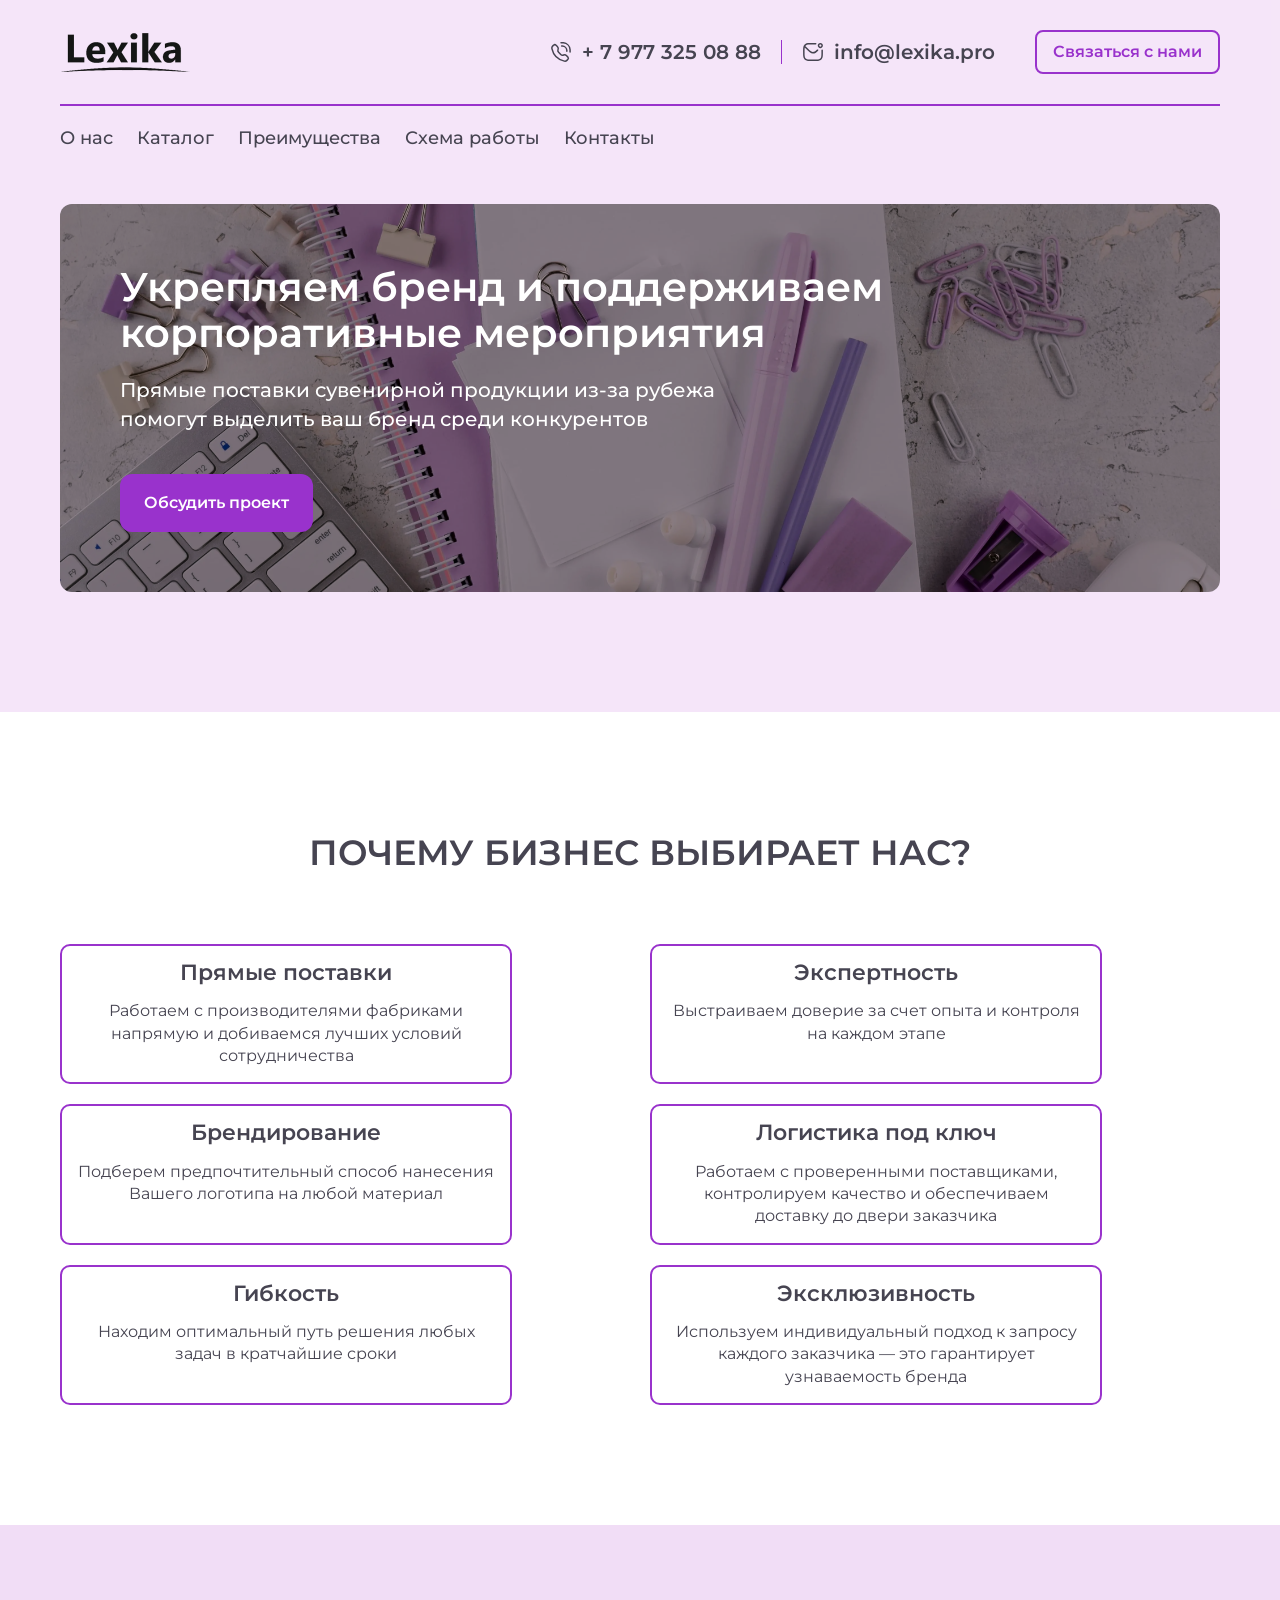
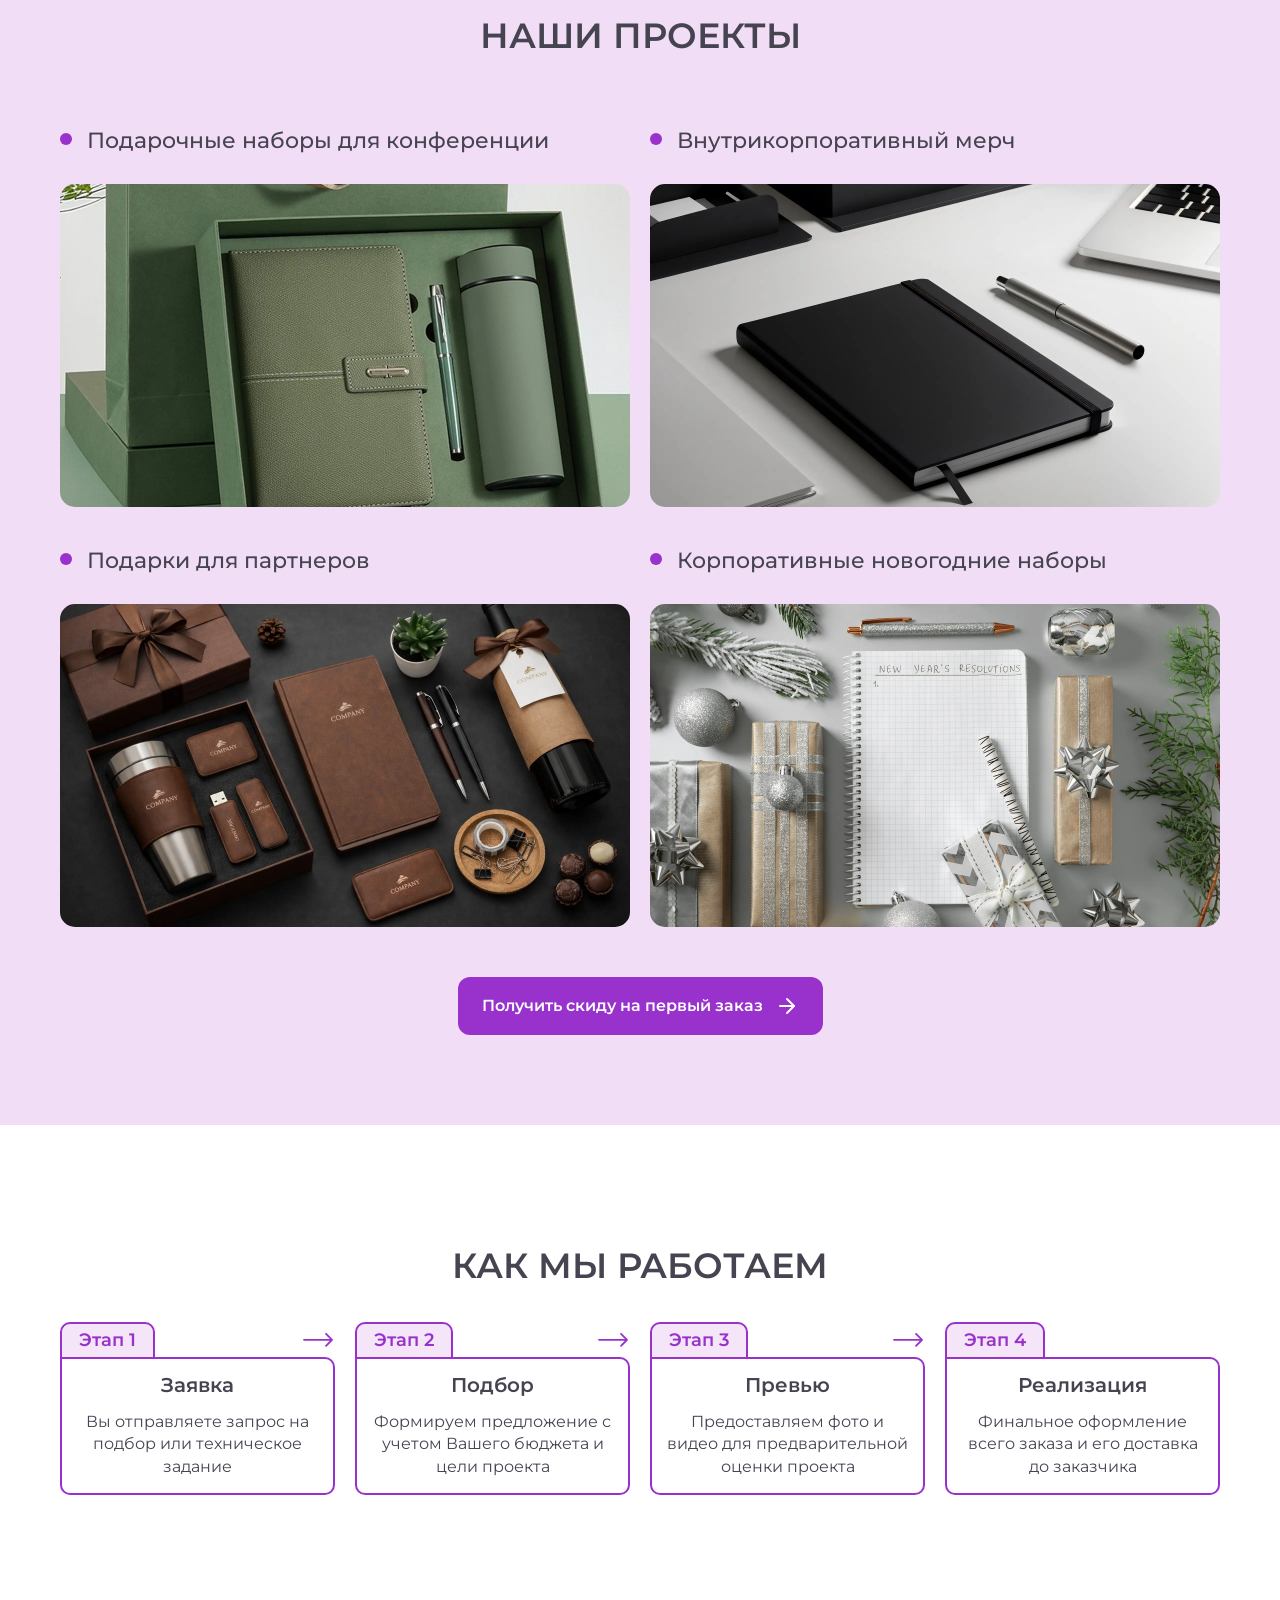
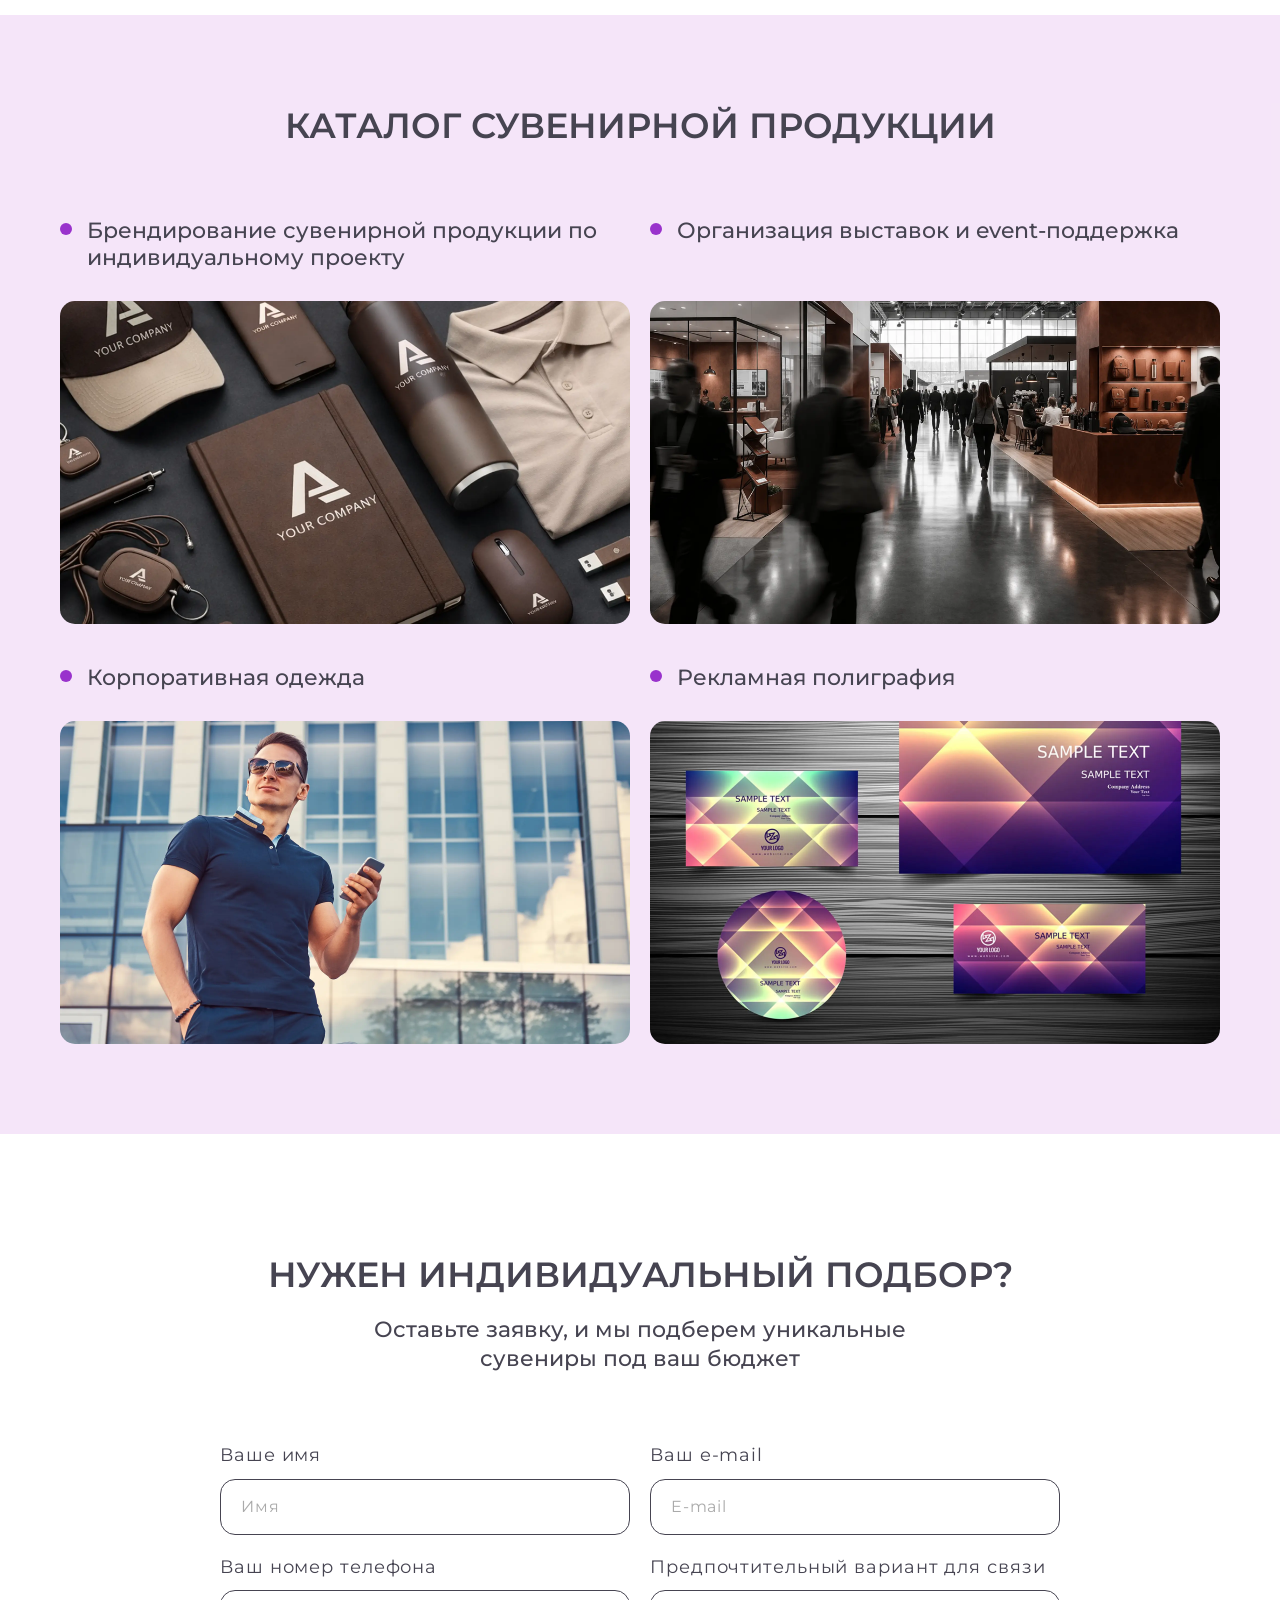
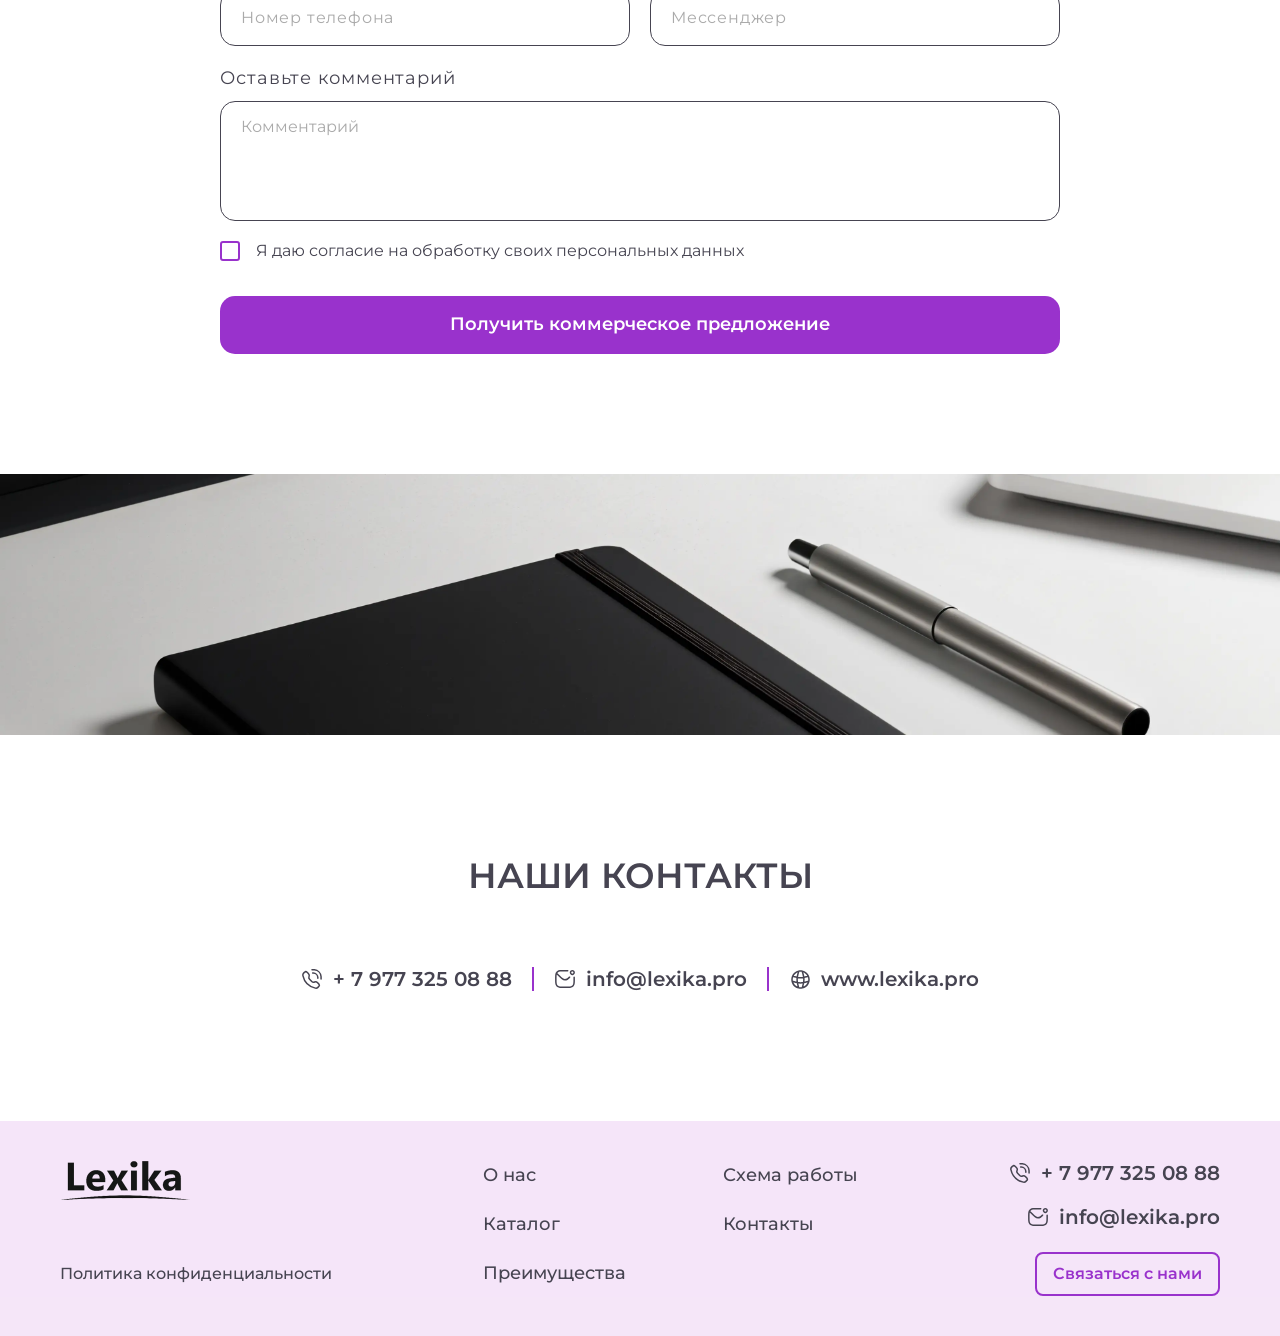
==== index.html @ 758612a6 "new-project" ====
<!--header.html-->
<!doctype html>
<html lang="en">
<head>
  <meta charset="UTF-8">
  <meta name="viewport"
        content="width=device-width, user-scalable=no, initial-scale=1.0, maximum-scale=1.0, minimum-scale=1.0">
  <meta http-equiv="X-UA-Compatible" content="ie=edge">
  <meta name="format-detection" content="telephone=no">
  <link rel="preconnect" href="https://fonts.googleapis.com">
  <link rel="preconnect" href="https://fonts.gstatic.com" crossorigin>
  <link href="https://fonts.googleapis.com/css2?family=Montserrat:ital,wght@0,100..900;1,100..900&display=swap" rel="stylesheet">
  <link rel="icon" type="image/png" href="./img/icons/favicon.ico" sizes="32x32">
  <link rel="apple-touch-icon" href="./img/icons/favicon.ico">
  <link rel="mask-icon" href="./img/icons/favicon.ico" color="#000000">
  <link
          rel="stylesheet"
          href="https://cdn.jsdelivr.net/npm/swiper@11/swiper-bundle.min.css"
  />
  <title></title>
<script defer src="js/bundle.js"></script><script defer src="js/libs.js"></script><script defer src="js/style.js"></script><link href="css/style.min.css" rel="stylesheet"></head>
<body>

<header class="header">
  <div class="container">
    <div class="header-top">
      <div class="logo">
        <img src="./img/logo.webp" alt="">
      </div>
      <div class="header-meta">
        <div class="contacts-wrapper">
          <a class="contact-phone" href="tel:7977320888">+ 7 977 325 08 88</a>
          <a class="contact-mail" href="mailto:info@lexika.pro">info@lexika.pro</a>
        </div>
        <a href="#" class="btn btn-bordered">Связаться с нами</a>
      </div>
      <button type="button" class="mobile-menu-button">
        <span class="line"></span>
        <span class="line"></span>
        <span class="line"></span>
      </button>
    </div>
    <div class="header-nav">
      <div class="logo mobile-logo">
        <img src="./img/logo.webp" alt="">
      </div>
      <button type="button" class="close-menu-button"></button>
      <ul class="main-menu">
        <li>
          <a href="#about-section">О нас</a>
        </li>
        <li>
          <a href="#catalog-section">Каталог</a>
        </li>
        <li>
          <a href="#advantages-section">Преимущества</a>
        </li>
        <li>
          <a href="#work-section">Схема работы</a>
        </li>
        <li>
          <a href="#contacts-section">Контакты</a>
        </li>
      </ul>
      <div class="mobile-meta">
        <div class="contacts-wrapper mobile-contacts">
          <a class="contact-phone" href="tel:7977320888">+ 7 977 325 08 88</a>
          <a class="contact-mail" href="mailto:info@lexika.pro">info@lexika.pro</a>
        </div>
        <a href="#" class="btn btn-bordered">Связаться с нами</a>
      </div>
    </div>
  </div>
</header>

<main>





<section class="main-banner" id="about-section">
  <div class="container">
    <div class="banner-content" style="background-image: url(./img/main-banner-image.webp)">
      <h1>Укрепляем бренд и поддерживаем корпоративные мероприятия</h1>
      <div class="description">
        <p>Прямые поставки сувенирной продукции из-за рубежа помогут выделить ваш бренд среди конкурентов</p>
      </div>
      <a href="#" class="btn btn-purple">Обсудить проект</a>
    </div>
  </div>
</section>

<section class="advantages-section" id="advantages-section">
  <div class="container">
    <h2>Почему бизнес выбирает нас?</h2>
    <div class="row row-large-pc">
      <div class="col-lg-5 col-md-6 col-m-12">
        <div class="advantage-card">
          <div class="card-title">Прямые поставки</div>
          <div class="card-description">
            <p>Работаем с производителями фабриками напрямую и добиваемся лучших условий сотрудничества</p>
          </div>
        </div>
        <div class="advantage-card">
          <div class="card-title">Экспертность</div>
          <div class="card-description">
            <p>Выстраиваем доверие за счет опыта и контроля на каждом этапе</p>
          </div>
        </div>
        <div class="advantage-card">
          <div class="card-title">Брендирование</div>
          <div class="card-description">
            <p>Подберем предпочтительный способ нанесения Вашего логотипа на любой материал</p>
          </div>
        </div>
      </div>
      <div class="col-lg-2 col-md-12 col-m-12">

      </div>
      <div class="col-lg-5 col-md-6 col-md-12">
        <div class="advantage-card">
          <div class="card-title">Логистика под ключ</div>
          <div class="card-description">
            <p>Работаем с проверенными поставщиками, контролируем качество и обеспечиваем доставку до двери
              заказчика</p>
          </div>
        </div>
        <div class="advantage-card">
          <div class="card-title">Гибкость</div>
          <div class="card-description">
            <p>Находим оптимальный путь решения любых задач в кратчайшие сроки</p>
          </div>
        </div>
        <div class="advantage-card">
          <div class="card-title">Эксклюзивность</div>
          <div class="card-description">
            <p>Используем индивидуальный подход к запросу каждого заказчика — это гарантирует узнаваемость бренда</p>
          </div>
        </div>
      </div>
    </div>
    <div class="small-pc-screens">
      <div class="advantage-card">
        <div class="card-title">Прямые поставки</div>
        <div class="card-description">
          <p>Работаем с производителями фабриками напрямую и добиваемся лучших условий сотрудничества</p>
        </div>
      </div>
      <div class="advantage-card">
        <div class="card-title">Экспертность</div>
        <div class="card-description">
          <p>Выстраиваем доверие за счет опыта и контроля на каждом этапе</p>
        </div>
      </div>
      <div class="advantage-card">
        <div class="card-title">Брендирование</div>
        <div class="card-description">
          <p>Подберем предпочтительный способ нанесения Вашего логотипа на любой материал</p>
        </div>
      </div>
      <div class="advantage-card">
        <div class="card-title">Логистика под ключ</div>
        <div class="card-description">
          <p>Работаем с проверенными поставщиками, контролируем качество и обеспечиваем доставку до двери
            заказчика</p>
        </div>
      </div>
      <div class="advantage-card">
        <div class="card-title">Гибкость</div>
        <div class="card-description">
          <p>Находим оптимальный путь решения любых задач в кратчайшие сроки</p>
        </div>
      </div>
      <div class="advantage-card">
        <div class="card-title">Эксклюзивность</div>
        <div class="card-description">
          <p>Используем индивидуальный подход к запросу каждого заказчика — это гарантирует узнаваемость бренда</p>
        </div>
      </div>
    </div>
  </div>
</section>

<section class="project-section">
  <div class="container">
    <h2>Наши проекты</h2>
    <div class="grid-wrapper">
      <div class="grid-item">
        <div class="grid-title">Подарочные наборы <br class="br-mobile"> для конференции</div>
        <div class="grid-image">
          <img src="./img/project-img1.webp" alt="">
        </div>
      </div>
      <div class="grid-item">
        <div class="grid-title">Внутрикорпоративный мерч</div>
        <div class="grid-image">
          <img src="./img/project-img2.webp" alt="">
        </div>
      </div>
      <div class="grid-item">
        <div class="grid-title">Подарки для партнеров</div>
        <div class="grid-image">
          <img src="./img/project-img3.webp" alt="">
        </div>
      </div>
      <div class="grid-item">
        <div class="grid-title">Корпоративные новогодние наборы</div>
        <div class="grid-image">
          <img src="./img/project-img4.webp" alt="">
        </div>
      </div>
    </div>
    <div class="button-wrapper">
      <a href="#" class="btn btn-purple btn-arrow">Получить скиду на первый заказ</a>
    </div>
  </div>
</section>

<section class="work-section" id="work-section">
  <div class="container">
    <h2>КАК МЫ РАБОТАЕМ</h2>
    <div class="step-cards-wrapper">
      <div class="step-card">
        <div class="card-step-num">Этап</div>
        <div class="card-title">Заявка</div>
        <div class="card-description">
          <p>Вы отправляете запрос на подбор или техническое задание</p>
        </div>
      </div>
      <div class="step-card">
        <div class="card-step-num">Этап</div>
        <div class="card-title">Подбор</div>
        <div class="card-description">
          <p>Формируем предложение с учетом Вашего бюджета и цели проекта</p>
        </div>
      </div>
      <div class="step-card">
        <div class="card-step-num">Этап</div>
        <div class="card-title">Превью</div>
        <div class="card-description">
          <p>Предоставляем фото и видео для предварительной оценки проекта</p>
        </div>
      </div>
      <div class="step-card">
        <div class="card-step-num">Этап</div>
        <div class="card-title">Реализация</div>
        <div class="card-description">
          <p>Финальное оформление всего <br class="br-mobile"> заказа и его доставка до заказчика</p>
        </div>
      </div>
    </div>
  </div>
</section>

<section class="catalog-section" id="catalog-section">
  <div class="container">
    <h2>КАТАЛОГ СУВЕНИРНОЙ ПРОДУКЦИИ</h2>
    <div class="grid-wrapper">
      <div class="grid-item">
        <div class="grid-title">Брендирование сувенирной продукции по индивидуальному проекту</div>
        <div class="grid-image">
          <img src="./img/catalog-item-img1.webp" alt="">
        </div>
      </div>
      <div class="grid-item">
        <div class="grid-title">Организация выставок и event-поддержка</div>
        <div class="grid-image">
          <img src="./img/catalog-item-img2.webp" alt="">
        </div>
      </div>
      <div class="grid-item">
        <div class="grid-title">Корпоративная одежда</div>
        <div class="grid-image">
          <img src="./img/catalog-item-img3.webp" alt="">
        </div>
      </div>
      <div class="grid-item">
        <div class="grid-title">Рекламная полиграфия</div>
        <div class="grid-image">
          <img src="./img/catalog-item-img4.webp" alt="">
        </div>
      </div>
    </div>
  </div>
</section>

<section class="callback-section">
  <div class="container">
    <h2>Нужен индивидуальный подбор?</h2>
    <div class="description">
      <p>Оставьте заявку, и мы подберем уникальные сувениры под ваш бюджет</p>
    </div>
    <div class="form-wrapper">
      <div class="wpcf7 js" id="wpcf7-f35-o1" lang="ru-RU" dir="ltr" data-wpcf7-id="35">
        <div class="screen-reader-response"><p role="status" aria-live="polite" aria-atomic="true"></p> <ul></ul></div>
        <form action="/dev/#wpcf7-f35-o1" method="post" class="wpcf7-form init" aria-label="Контактная форма" novalidate="novalidate" data-status="init">
          <fieldset class="hidden-fields-container"><input type="hidden" name="_wpcf7" value="35"><input type="hidden" name="_wpcf7_version" value="6.1.2"><input type="hidden" name="_wpcf7_locale" value="ru_RU"><input type="hidden" name="_wpcf7_unit_tag" value="wpcf7-f35-o1"><input type="hidden" name="_wpcf7_container_post" value="0"><input type="hidden" name="_wpcf7_posted_data_hash" value="">
          </fieldset>
          <p><label> Ваше имя<br>
            <span class="wpcf7-form-control-wrap" data-name="text-848"><input size="40" maxlength="400" class="wpcf7-form-control wpcf7-text" autocomplete="name" aria-invalid="false" placeholder="Имя" value="" type="text" name="text-848"></span><br>
          </label><br>
            <label> Ваш e-mail<br>
              <span class="wpcf7-form-control-wrap" data-name="email-804"><input size="40" maxlength="400" class="wpcf7-form-control wpcf7-email wpcf7-text wpcf7-validates-as-email" aria-invalid="false" placeholder="E-mail" value="" type="email" name="email-804"></span><br>
            </label><br>
            <label> Ваш номер телефона<br>
              <span class="wpcf7-form-control-wrap" data-name="tel-583"><input size="40" maxlength="400" class="wpcf7-form-control wpcf7-tel wpcf7-text wpcf7-validates-as-tel" aria-invalid="false" placeholder="Номер телефона" value="" type="tel" name="tel-583"></span><br>
            </label><br>
            <label>Предпочтительный вариант для связи<br>
              <span class="wpcf7-form-control-wrap" data-name="text-793"><input size="40" maxlength="400" class="wpcf7-form-control wpcf7-text" aria-invalid="false" placeholder="Мессенджер" value="" type="text" name="text-793"></span><br>
            </label><br>
            <label> Оставьте комментарий<br>
              <span class="wpcf7-form-control-wrap" data-name="textarea-721"><textarea cols="40" rows="10" maxlength="2000" class="wpcf7-form-control wpcf7-textarea" aria-invalid="false" placeholder="Комментарий" name="textarea-721"></textarea></span><br>
            </label><br>
            <span class="wpcf7-form-control-wrap" data-name="acceptance-46"><span class="wpcf7-form-control wpcf7-acceptance"><span class="wpcf7-list-item"><label><input type="checkbox" name="acceptance-46" value="1" aria-invalid="false"><span class="wpcf7-list-item-label">Я даю согласие на обработку своих персональных данных</span></label></span></span></span><br>
            <input class="wpcf7-form-control wpcf7-submit has-spinner" type="submit" value="Получить коммерческое предложение" disabled=""><span class="wpcf7-spinner"></span>
          </p><div class="wpcf7-response-output" aria-hidden="true"></div>
        </form>
      </div>
    </div>
  </div>
</section>

<section class="image-full-section">
  <div class="image-wrapper image-wrapper-pc">
    <img src="./img/contacts-image.webp" alt="">
  </div>
  <div class="image-wrapper image-wrapper-mobile">
    <img src="./img/contacts-image-mobile.webp" alt="">
  </div>
</section>

<section class="contacts-section" id="contacts-section">
  <div class="container">
    <h2>Наши контакты</h2>
    <div class="contacts-wrapper">
      <a class="contact-phone" href="tel:7977320888">+ 7 977 325 08 88</a>
      <a class="contact-mail" href="mailto:info@lexika.pro">info@lexika.pro</a>
      <a class="contact-link" target="_blank" href="www.lexika.pro">www.lexika.pro</a>
    </div>
  </div>
</section>

<!--footer.html-->
</main>

<footer class="footer">
    <div class="container">
      <div class="footer-row">
        <div class="footer-column">
          <div class="logo">
            <img src="./img/logo.webp" alt="">
          </div>
          <div class="footer-policy footer-policy-pc">
            <a href="#">Политика конфиденциальности</a>
          </div>
        </div>
        <div class="footer-column">
          <nav class="footer-nav">
            <ul class="footer-menu">
              <li>
                <a href="#about-section">О нас</a>
              </li>
              <li>
                <a href="#work-section">Схема работы</a>
              </li>
              <li>
                <a href="#catalog-section">Каталог</a>
              </li>
              <li>
                <a href="#contacts-section">Контакты</a>
              </li>
              <li>
                <a href="#advantages-section">Преимущества</a>
              </li>
            </ul>
          </nav>
        </div>
        <div class="footer-column">
          <div class="contacts-wrapper">
            <a class="contact-phone" href="tel:7977320888">+ 7 977 325 08 88</a>
            <a class="contact-mail" href="mailto:info@lexika.pro">info@lexika.pro</a>
          </div>
          <a href="#" class="btn btn-bordered">Связаться с нами</a>
        </div>
      </div>
      <div class="footer-policy footer-policy-small-screens">
        <a href="page.html">Политика конфиденциальности</a>
      </div>
    </div>
</footer>

<script src="https://cdn.jsdelivr.net/npm/swiper@11/swiper-bundle.min.js"></script>
</body>
</html>
---- css/style.min.css ----
*{box-sizing:border-box}body,h1,h2,h3,h4,p,figure,blockquote,dl,dd{margin:0}ul[role=list],ol[role=list]{list-style:none}html:focus-within{scroll-behavior:smooth}body{min-height:100vh;text-rendering:optimizeSpeed;line-height:1.5}a:not([class]){-webkit-text-decoration-skip:ink;text-decoration-skip-ink:auto}img,picture{max-width:100%;display:block}input,button,textarea,select{font:inherit;box-shadow:none;outline:none}@media(prefers-reduced-motion: reduce){html:focus-within{scroll-behavior:auto}*,*::before,*::after{animation-duration:.01ms !important;animation-iteration-count:1 !important;transition-duration:.01ms !important;scroll-behavior:auto !important}}*{font-family:"Montserrat";color:#464451}a{transition:.3s;text-decoration:none}p{font-weight:400;font-size:18px;line-height:140%;letter-spacing:0;margin-bottom:16px}p:last-child{margin-bottom:0}h1,.h1{font-weight:600;font-size:40px;line-height:115%;letter-spacing:0;margin-bottom:20px}h2,.h2{font-weight:600;font-size:35px;line-height:120%;letter-spacing:0;text-transform:uppercase;margin-bottom:70px;text-align:center;width:100%}h3,.h3{font-weight:600;font-size:25px;line-height:120%;letter-spacing:0;text-transform:uppercase;margin-bottom:20px;text-align:center;width:100%}ul,ol{width:100%;padding-left:20px}.button-wrapper{width:100%;display:flex;justify-content:center;margin-top:50px}.br-mobile{display:none}@media(max-width: 1400px){p{font-size:16px}}@media(max-width: 1024px){h1,.h1{font-size:30px;line-height:110%;margin-bottom:15px}h2,.h2{font-size:25px;margin-bottom:40px;line-height:130%}h3,.h3{font-weight:600;font-size:20px;line-height:120%;letter-spacing:0;text-transform:uppercase;margin-bottom:20px;text-align:center;width:100%}}@media(max-width: 600px){.br-mobile{display:block}.button-wrapper{margin-top:40px}}.sr-only{position:absolute;width:1px;height:1px;padding:0;margin:-1px;overflow:hidden;clip:rect(0, 0, 0, 0);white-space:nowrap;border:0}body::-webkit-scrollbar{width:6px;background-color:#464451}body::-webkit-scrollbar-thumb{border-radius:20px;background-color:#9932cc}body.admin-bar header{top:20px}main{min-height:70vh}.animate-block{opacity:0;width:100%;transform:translateY(-50px);transition:opacity 1s ease,transform 1s ease}.animate-block.animated{opacity:1;transform:translateY(0)}.logo{display:flex;width:-moz-fit-content;width:fit-content}.logo img{max-width:130px;width:100%;-o-object-fit:contain;object-fit:contain}.contacts-wrapper{display:flex;align-items:center;margin-right:40px}.contacts-wrapper a{font-weight:600;font-size:20px;line-height:24px;letter-spacing:0;display:flex;align-items:center}.contacts-wrapper a:before{content:"";width:22px;height:22px;background-repeat:no-repeat;background-position:center;background-size:contain;margin-right:10px;transition:.3s}.contacts-wrapper a:hover{color:#9932cc}.contacts-wrapper a+a{margin-left:20px;padding-left:20px;border-left:1px solid #9932cc}.contacts-wrapper a.contact-phone:before{background-image:url(../img/icons/header-phone-ico.svg)}.contacts-wrapper a.contact-phone:hover:before{background-image:url(../img/icons/header-phone-ico-hover.svg)}.contacts-wrapper a.contact-mail:before{background-image:url(../img/icons/header-mail-ico.svg)}.contacts-wrapper a.contact-mail:hover:before{background-image:url(../img/icons/header-mail-ico-hover.svg)}.contacts-wrapper a.contact-link:before{background-image:url(../img/icons/contact-link-ico.svg)}.contacts-wrapper a.contact-link:hover:before{background-image:url(../img/icons/contact-link-ico-hover.svg)}.grid-wrapper{display:grid;grid-template-columns:repeat(2, 1fr);grid-gap:40px 20px;width:100%}.grid-wrapper .grid-item{display:flex;flex-direction:column;justify-content:space-between}.grid-wrapper .grid-item .grid-title{font-weight:500;font-size:22px;line-height:normal;letter-spacing:0;margin-bottom:30px;display:flex;width:100%;align-items:flex-start}.grid-wrapper .grid-item .grid-title:before{position:relative;top:6px}.grid-wrapper .grid-item .grid-title:before{content:"";width:12px;height:12px;border-radius:50%;margin-right:15px;background-color:#9932cc;flex:none}.grid-wrapper .grid-item .grid-image img{height:323px;width:100%;-o-object-fit:cover;object-fit:cover;border-radius:15px}@media(max-width: 1024px){.grid-wrapper{grid-template-columns:1fr}.grid-wrapper .grid-item .grid-title{font-size:20px}}@media(max-width: 600px){.logo img{max-width:100px}.contacts-wrapper a{font-size:18px;line-height:110%}.grid-wrapper{grid-gap:30px}.grid-wrapper .grid-item .grid-title{font-size:18px;line-height:130%;margin-bottom:20px}.grid-wrapper .grid-item .grid-title:before{margin-right:8px}.grid-wrapper .grid-item .grid-image img{height:250px}}.container{margin:0 auto;display:flex;flex-wrap:wrap;max-width:1440px;width:100%;padding:0 120px}.container-fluid{max-width:100%;width:100%}.d-flex{display:flex;flex-wrap:wrap}.justify-between{justify-content:space-between}.justify-end{justify-content:flex-end}.flex-column{flex-direction:column}.row{display:flex;margin:0 -10px;width:calc(100% + 20px);flex-wrap:wrap}[class*=col-]{padding:0 10px}.col-lg-1{width:8.33333333%}.col-lg-2{width:16.66666667%}.col-lg-3{width:25%}.col-lg-4{width:33.33333333%}.col-lg-5{width:41.66666667%}.col-lg-6{width:50%}.col-lg-7{width:58.33333333%}.col-lg-8{width:66.66666667%}.col-lg-9{width:75%}.col-lg-10{width:83.33333333%}.col-lg-11{width:91.66666667%}.col-lg-12{width:100%}@media(max-width: 1400px){.container{padding:0 60px}}@media(max-width: 1024px){.row{margin:0 -12px;width:calc(100% + 24px)}[class*=col-]{padding:0 12px}.col-md-1{width:8.33333333%}.col-md-2{width:16.66666667%}.col-md-3{width:25%}.col-md-4{width:33.33333333%}.col-md-5{width:41.66666667%}.col-md-6{width:50%}.col-md-7{width:58.33333333%}.col-md-8{width:66.66666667%}.col-md-9{width:75%}.col-md-10{width:83.33333333%}.col-md-11{width:91.66666667%}.col-md-12{width:100%}.container{padding:0 20px}}@media(max-width: 600px){.col-m-1{width:8.33333333%}.col-m-2{width:16.66666667%}.col-m-3{width:25%}.col-m-4{width:33.33333333%}.col-m-5{width:41.66666667%}.col-m-6{width:50%}.col-m-7{width:58.33333333%}.col-m-8{width:66.66666667%}.col-m-9{width:75%}.col-m-10{width:83.33333333%}.col-m-11{width:91.66666667%}.col-m-12{width:100%}.container{padding:0 16px}}.btn{display:flex;justify-content:center;align-items:center;font-weight:600;font-size:16px;line-height:100%;letter-spacing:0;text-align:center;padding:0 16px;height:44px;width:-moz-fit-content;width:fit-content;max-width:100%;transition:.3s;cursor:pointer}.btn-purple{background-color:#9932cc;color:#fff;height:58px;border-radius:12px;padding:0 24px}.btn-purple:hover{background-color:#b56dd9}.btn-purple:focus{background-color:#c288df}.btn-bordered{background-color:rgba(0,0,0,0);color:#9932cc;border:2px solid #9932cc;border-radius:8px}.btn-bordered:hover{border-color:rgba(153,50,204,.6980392157);color:rgba(153,50,204,.6980392157)}.btn-bordered:focus{border-color:rgba(181,109,217,.8);color:rgba(181,109,217,.8)}.btn-arrow:after{content:"";width:24px;height:24px;background-repeat:no-repeat;background-position:center;background-size:contain;margin-left:12px;background-image:url(../img/icons/button-arrow-ico.svg);transition:.3s}.btn-arrow:hover:after{background-image:url(../img/icons/button-arrow-ico-hover.svg);transform:rotate(45deg)}@media(max-width: 600px){.btn{max-width:100%;width:100%;line-height:120%}.btn-purple{padding:0 16px}.btn-arrow:after{display:none}}.footer-menu{list-style:none;padding:2px 0 0;margin:0;width:100%;display:grid;grid-template-columns:repeat(2, 1fr);grid-gap:24px 80px;max-width:400px}.footer-menu li a{position:relative;font-weight:500;font-size:18px;line-height:24px;letter-spacing:0}.footer-menu li a:after{content:"";width:100%;position:absolute;top:calc(100% + 3px);left:0;background-color:#9932cc;height:2px;opacity:0;transition:.3s}.footer-menu li a:hover{color:#4a4d55}.footer-menu li a:focus{color:#9932cc}.footer-menu li a:focus:after{opacity:1}@media(max-width: 1024px){.footer-menu{grid-gap:20px}}@media(max-width: 600px){.footer-menu{grid-gap:14px 60px;margin-bottom:20px;padding-bottom:30px;border-bottom:2px solid #9932cc}.footer-menu li a{font-size:16px;line-height:130%}}.main-menu{padding:0;display:flex;list-style:none;margin:0;align-items:center}.main-menu li+li{margin-left:24px}.main-menu li a{position:relative;font-weight:500;font-size:18px;line-height:24px;letter-spacing:0}.main-menu li a:after{content:"";width:100%;position:absolute;top:calc(100% + 3px);left:0;background-color:#9932cc;height:2px;opacity:0;transition:.3s}.main-menu li a:hover{color:#4a4d55}.main-menu li a:focus{color:#9932cc}.main-menu li a:focus:after{opacity:1}@media(max-width: 1024px){.main-menu{margin-top:40px;flex-direction:column;align-items:flex-start;margin-bottom:20px;padding-bottom:20px;border-bottom:2px solid #9932cc}.main-menu li{display:flex}.main-menu li+li{margin-left:0;margin-top:15px}}@media(max-width: 600px){.main-menu li+li{margin-top:18px}}form{width:100%;max-width:100%}form br{display:none}form>p{margin:0}form .hidden-fields-container{display:none}form .screen-reader-response{display:none}form .wpcf7-response-output{display:none}form .wpcf7-spinner{display:none}form .wpcf7-not-valid-tip{display:none}form input.wpcf7-not-valid{border:1px solid red !important}form .wpcf7-form-control-wrap{display:flex;width:100%;margin:10px 0 20px}form textarea{resize:none;font-weight:400;font-size:16px;line-height:140%;letter-spacing:0;height:120px;padding:14px 20px;border-radius:15px;width:100%;max-width:100%;border:1px solid #464451}form textarea::-moz-placeholder{color:rgba(85,85,85,.5019607843);font-weight:inherit;letter-spacing:inherit;line-height:inherit;font-family:inherit;font-size:inherit}form textarea::placeholder{color:rgba(85,85,85,.5019607843);font-weight:inherit;letter-spacing:inherit;line-height:inherit;font-family:inherit;font-size:inherit}form input{border:1px solid #464451;border-radius:15px;padding:0 20px;max-width:100%;height:56px;width:100%;font-weight:400;font-size:16px;line-height:140%;letter-spacing:.05em}form input::-moz-placeholder{color:rgba(85,85,85,.5019607843);font-weight:inherit;letter-spacing:inherit;line-height:inherit;font-family:inherit;font-size:inherit}form input::placeholder{color:rgba(85,85,85,.5019607843);font-weight:inherit;letter-spacing:inherit;line-height:inherit;font-family:inherit;font-size:inherit}form label{display:block;width:100%;font-weight:400;font-size:18px;line-height:140%;letter-spacing:.05em}form input[type=submit]{height:58px;transition:.3s;cursor:pointer;padding:0 20px;background-color:#9932cc;color:#fff;font-weight:600;font-size:18px;line-height:120%;letter-spacing:0;margin-top:15px;border:none}form input[type=submit]:hover{background-color:#b56dd9}form input[type=submit]:focus{background-color:#c288df}.wpcf7-acceptance input[type=checkbox]{position:absolute;opacity:0;width:0;height:0;margin:0;padding:0}.wpcf7-list-item-label{display:flex;align-items:center;width:100%;position:relative;cursor:pointer}.wpcf7-acceptance .wpcf7-list-item{display:flex;align-items:center;cursor:pointer;padding-left:16px}.wpcf7-acceptance .wpcf7-list-item label{font-weight:400;font-size:16px;line-height:120%;letter-spacing:0}.wpcf7-acceptance .wpcf7-list-item-label::before{content:"";display:inline-block;flex:none;width:16px;height:16px;border:2px solid #9932cc;border-radius:3px;background-color:rgba(0,0,0,0);transition:.3s;position:relative;left:-16px}.wpcf7-acceptance input[type=checkbox]:checked+.wpcf7-list-item-label::before{background-color:#9932cc}.wpcf7-acceptance input[type=checkbox]:checked+.wpcf7-list-item-label::after{content:"";position:absolute;left:-16px;width:20px;height:20px;background-repeat:no-repeat;background-position:center;background-size:12px;background-image:url(../img/icons/checkbox-checked.svg);z-index:1}.wpcf7 .screen-reader-response{display:none}@media(max-width: 600px){form label{font-size:16px;letter-spacing:0}form input{letter-spacing:0;font-size:14px;padding:0 15px}form textarea{padding:14px 20px}form input[type=submit]{white-space:wrap;margin-top:20px}.wpcf7-acceptance .wpcf7-list-item label{font-size:14px;letter-spacing:.05em}}.main-banner{padding:204px 0 120px;background-color:rgba(186,85,211,.1490196078)}.main-banner .banner-content{background-repeat:no-repeat;background-position:center;background-size:cover;padding:60px;border-radius:12px;background-blend-mode:multiply;background-color:rgba(72,54,66,.6)}.main-banner .banner-content h1{color:#fff}.main-banner .banner-content .description{width:100%;margin-bottom:40px}.main-banner .banner-content .description p{font-weight:500;font-size:20px;line-height:145%;letter-spacing:0;color:#fff;max-width:620px;width:100%}.advantages-section{padding:207px 0 170px;background-repeat:no-repeat;background-position:center;background-size:650px 650px;background-image:url(../img/advantages-back.svg)}.advantages-section .container{position:relative}.advantages-section h2{max-width:328px;position:absolute;left:calc(50% - 164px);top:calc(50% - 84px)}.advantages-section .small-pc-screens{display:none}.advantages-section .row .col-lg-5:nth-of-type(3){display:flex;flex-direction:column;align-items:flex-end}.advantages-section .row .col-lg-5 .advantage-card:nth-of-type(2){max-width:390px}.advantages-section .advantage-card{margin-bottom:76px;border-radius:10px;border:2px solid #9932cc;padding:15px;max-width:452px;width:100%;background-color:#fff}.advantages-section .advantage-card .card-title{width:100%;margin-bottom:15px;font-weight:600;font-size:22px;line-height:110%;letter-spacing:0;text-align:center}.advantages-section .advantage-card .card-description p{width:100%;text-align:center}.project-section{padding:90px 0;background-color:rgba(186,85,211,.2)}.work-section{padding:120px 0 100px}.work-section .step-cards-wrapper{counter-reset:step-counter;width:100%;display:grid;grid-template-columns:repeat(4, 1fr);grid-gap:20px}.work-section .step-card{padding:15px 13px;width:100%;border-radius:0 10px 10px 10px;border:2px solid #9932cc;position:relative;counter-increment:step-counter;height:calc(100% - 20px);margin-bottom:20px}.work-section .step-card:after{content:"";width:30px;height:30px;background-repeat:no-repeat;background-position:center;background-size:contain;background-image:url(../img/icons/step-arrow-ico.svg);position:absolute;right:0;top:-34px}.work-section .step-card .card-step-num{font-weight:600;font-size:18px;line-height:140%;letter-spacing:0;color:#9932cc;height:37px;padding:0 17px;width:-moz-fit-content;width:fit-content;border-radius:10px 10px 0 0;border:2px solid #9932cc;position:absolute;top:-37px;left:-2px;background-color:rgba(186,85,211,.1490196078);display:flex;align-items:center;justify-content:center}.work-section .step-card .card-step-num:after{content:counter(step-counter);margin-left:5px}.work-section .step-card .card-title{font-weight:600;font-size:22px;line-height:110%;letter-spacing:0;text-align:center;margin-bottom:15px;width:100%}.work-section .step-card .card-description{width:100%}.work-section .step-card .card-description p{text-align:center}.work-section .step-card:nth-of-type(1){width:285px}.work-section .step-card:nth-of-type(2){width:285px}.work-section .step-card:nth-of-type(3){width:302px}.work-section .step-card:nth-of-type(4){width:268px}.work-section .step-card:last-of-type:after{display:none}.catalog-section{padding:90px 0;background-color:rgba(186,85,211,.1490196078)}.callback-section{padding:120px 0}.callback-section h2{margin-bottom:20px}.callback-section .description{width:100%;margin-bottom:70px}.callback-section .description p{font-weight:500;font-size:22px;line-height:130%;text-align:center;max-width:568px;margin:0 auto;width:100%}.callback-section .form-wrapper{width:100%}.callback-section .form-wrapper form{max-width:840px;width:100%;margin:0 auto}.callback-section .form-wrapper form>p{display:flex;flex-wrap:wrap;width:100%;justify-content:space-between}.callback-section .form-wrapper form>p label{width:100%}.callback-section .form-wrapper form>p label:nth-of-type(1),.callback-section .form-wrapper form>p label:nth-of-type(2),.callback-section .form-wrapper form>p label:nth-of-type(3),.callback-section .form-wrapper form>p label:nth-of-type(4){max-width:calc(50% - 10px)}.callback-section .form-wrapper form>p label:nth-of-type(5) .wpcf7-form-control-wrap{margin-bottom:10px}.callback-section .form-wrapper form>p .wpcf7-acceptance .wpcf7-list-item label:nth-of-type(1){max-width:100%}.image-full-section{margin-bottom:120px}.image-full-section .image-wrapper{height:261px;width:100%}.image-full-section .image-wrapper img{height:inherit;width:100%;-o-object-fit:cover;object-fit:cover}.image-full-section .image-wrapper-mobile{display:none}.contacts-section{padding-bottom:130px}.contacts-section .contacts-wrapper{width:100%;margin-right:0;justify-content:center}.contacts-section .contacts-wrapper a+a{border-width:2px}@media(max-width: 1370px){.advantages-section{background:none}.advantages-section h2{position:static;text-align:center;max-width:initial;min-width:initial}.advantages-section .row .col-lg-2{width:100%;order:-1}.advantages-section .row .col-lg-5{width:50%}}@media(max-width: 1400px){.advantages-section{padding:120px 0}.advantages-section .row-large-pc{display:none}.advantages-section .small-pc-screens{display:grid;grid-template-columns:repeat(2, 1fr);grid-gap:20px;width:100%}.advantages-section .advantage-card{margin-bottom:0}.work-section .step-card .card-title{font-size:20px}.work-section .step-card:nth-of-type(1){width:100%}.work-section .step-card:nth-of-type(2){width:100%}.work-section .step-card:nth-of-type(3){width:100%}.work-section .step-card:nth-of-type(4){width:100%}}@media(max-width: 1024px){.main-banner{padding:120px 0 80px}.main-banner .banner-content{padding:30px}.main-banner .banner-content .description p{font-size:18px}.advantages-section .advantage-card{max-width:100%}.advantages-section .advantage-card .card-title{font-size:20px}.advantages-section .small-pc-screens{grid-template-columns:1fr}.work-section{padding:80px 0 60px}.work-section h2{margin-bottom:77px}.work-section .step-cards-wrapper{grid-template-columns:repeat(2, 1fr)}.work-section .step-card:after{display:none}.callback-section{padding:80px 0}.callback-section .description{margin-bottom:40px}.callback-section .description p{font-size:18px}.callback-section .form-wrapper form>p label:nth-of-type(1),.callback-section .form-wrapper form>p label:nth-of-type(2),.callback-section .form-wrapper form>p label:nth-of-type(3),.callback-section .form-wrapper form>p label:nth-of-type(4){max-width:100%}.image-full-section{margin-bottom:80px}.contacts-section{padding:0 0 80px}.contacts-section .contacts-wrapper{flex-direction:column}.contacts-section .contacts-wrapper a+a{margin-left:0;border-left:0;margin-top:20px;padding-left:0}}@media(max-width: 600px){.main-banner{padding:114px 0 70px}.main-banner .banner-content{padding:60px 16px}.main-banner .banner-content .description p{font-size:16px;line-height:130%}.advantages-section{padding:70px 0}.advantages-section .advantage-card{padding:10px}.advantages-section .advantage-card .card-title{font-size:18px;margin-bottom:8px;line-height:110%}.project-section{padding:70px 0}.work-section{padding:70px 0}.work-section .step-cards-wrapper{grid-template-columns:1fr;grid-gap:54px}.work-section .step-card{height:initial;margin-bottom:0;border-radius:0 0 10px 10px;padding:12px 10px}.work-section .step-card .card-step-num{height:34px;top:-34px;width:calc(100% + 4px);font-size:16px}.work-section .step-card .card-title{margin-bottom:10px;font-size:18px}.catalog-section{padding:70px 0}.image-full-section{margin-bottom:70px}.image-full-section .image-wrapper{height:216px}.image-full-section .image-wrapper-pc{display:none}.image-full-section .image-wrapper-mobile{display:block}}.footer{background-color:rgba(186,85,211,.1490196078);padding:40px 0}.footer .footer-row{display:flex;width:100%}.footer .footer-row .footer-column{display:flex;flex-direction:column}.footer .footer-row .footer-column:nth-of-type(1){width:25%;display:flex}.footer .footer-row .footer-column:nth-of-type(2){width:50%;padding-left:75px}.footer .footer-row .footer-column:nth-of-type(3){width:25%;align-items:flex-end}.footer .contacts-wrapper{flex-direction:column;margin-right:0;margin-bottom:23px}.footer .contacts-wrapper a+a{margin-left:auto;padding-left:0;border-left:0;margin-top:20px}.footer .footer-policy{width:100%;margin-top:62px}.footer .footer-policy a{font-weight:500;font-size:16px;line-height:24px;letter-spacing:0}.footer .footer-policy a:hover{color:#9932cc}.footer .footer-policy-small-screens{display:none}@media(max-width: 1400px){.footer .footer-row .footer-column:nth-of-type(1){width:30%}.footer .footer-row .footer-column:nth-of-type(2){width:45%}.footer .footer-row .footer-column:nth-of-type(3){width:25%}}@media(max-width: 1024px){.footer .footer-row{flex-wrap:wrap}.footer .footer-row .footer-column:nth-of-type(1){width:100%;align-items:center;margin-bottom:30px}.footer .footer-row .footer-column:nth-of-type(2){width:50%;padding-left:0}.footer .footer-row .footer-column:nth-of-type(3){width:50%}.footer .footer-policy-pc{display:none}.footer .footer-policy-small-screens{display:flex;margin-top:40px}}@media(max-width: 600px){.footer{padding:30px 0}.footer .footer-row .footer-column:nth-of-type(2){width:100%}.footer .footer-row .footer-column:nth-of-type(3){width:100%}.footer .contacts-wrapper{flex-direction:row;justify-content:space-between;width:100%;margin-bottom:20px}.footer .contacts-wrapper a+a{margin-top:0;margin-left:20px}.footer .contacts-wrapper a:before{display:none}.footer .footer-policy-small-screens{margin-top:20px;justify-content:center}}@media(max-width: 370px){.footer .contacts-wrapper{flex-direction:column}.footer .contacts-wrapper a+a{margin-left:0;margin-top:20px}}.header{position:absolute;top:0;left:0;width:100%;z-index:999;background-color:rgba(0,0,0,0);padding:30px 0;transition:.3s}.header .header-nav{margin-top:30px;padding-top:20px;border-top:2px solid #9932cc;width:100%}.header .header-top{display:flex;width:100%;justify-content:space-between;align-items:center;transition:.3s}.header .header-top .header-meta{display:flex;align-items:center}.header .header-top .header-meta .contacts-wrapper{display:flex}.header .mobile-logo{display:none}.header .close-menu-button{display:none}.header .mobile-menu-button{display:none}.header .mobile-meta{display:none}@media(max-width: 1024px){.header{padding:20px 0}.header .header-top .header-meta{display:none}.header .mobile-logo{display:flex}.header .mobile-menu-button{display:flex;width:40px;align-items:flex-end;justify-content:center;flex-direction:column;background-color:rgba(0,0,0,0);border:none;padding:0;z-index:9;transition:.3s}.header .mobile-menu-button .line{display:block;width:100%;height:2px;background-color:#9932cc}.header .mobile-menu-button .line:nth-of-type(2){margin:9px 0}.header .close-menu-button{display:flex;background-color:rgba(0,0,0,0);padding:0;border:none;background-repeat:no-repeat;background-position:center;background-size:contain;width:18px;height:18px;background-image:url(../img/icons/close-menu-button.svg);right:20px;top:35px;position:absolute}.header .header-nav{margin-top:0;border:none;position:fixed;top:0;right:0;max-width:100%;width:100%;transition:.3s;background-color:#f1ddf6;opacity:0;visibility:hidden;overflow:auto;pointer-events:none;height:100%;padding:20px 20px 30px;z-index:999}.header .header-nav.show{opacity:1;visibility:visible;pointer-events:auto}.header .mobile-meta{display:flex;flex-direction:column}.header .mobile-contacts{margin-bottom:20px;margin-right:0}.header .mobile-contacts a:before{display:none}.header .mobile-contacts a+a{margin-left:30px;padding-left:0;border:none}}@media(max-width: 600px){.header .header-nav{padding:20px 16px 30px}}@media(max-width: 370px){.header .mobile-contacts{flex-direction:column}.header .mobile-contacts a+a{margin-left:0;margin-top:20px}.header .close-menu-button{top:25px;right:16px}}.content-section-default{padding:240px 0 120px}.content-section-default h3{margin:20px 0}@media(max-width: 600px){.content-section-default{padding:114px 0 70px}}

/*# sourceMappingURL=[data-uri]*/
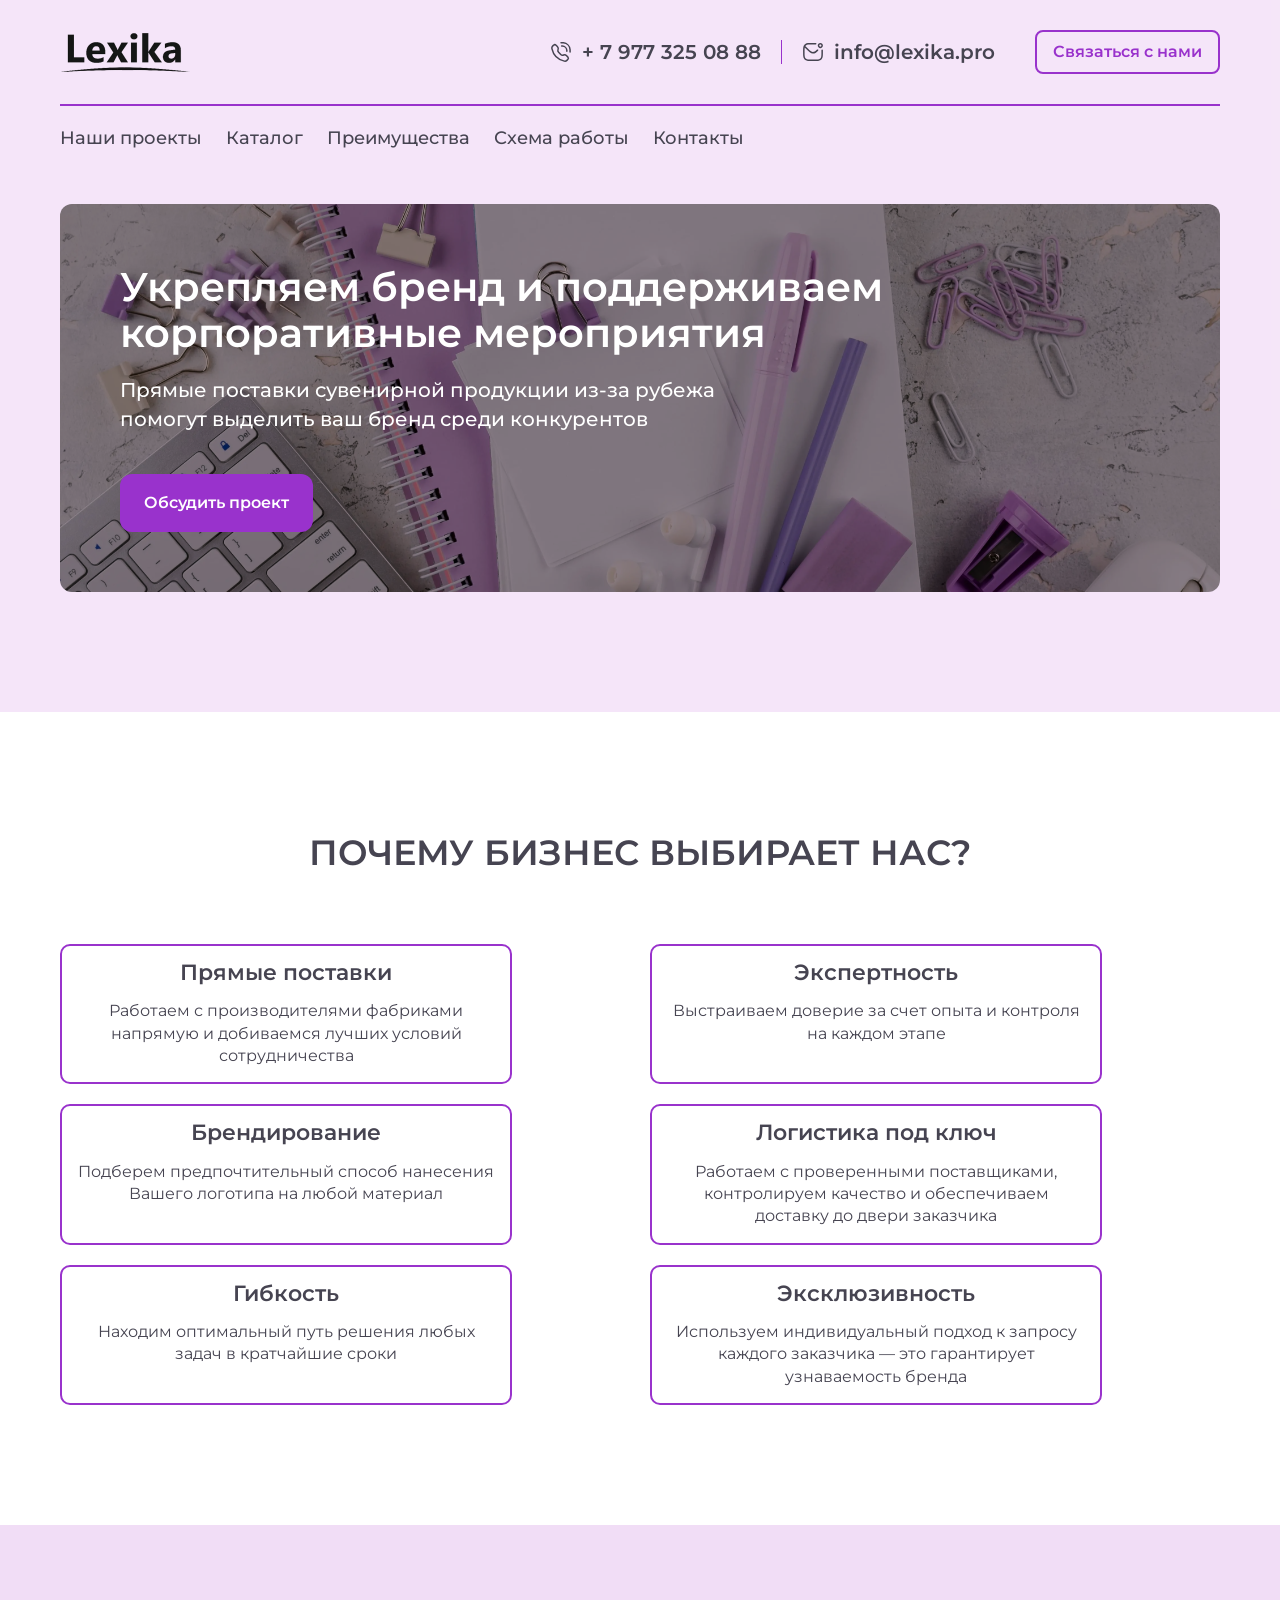
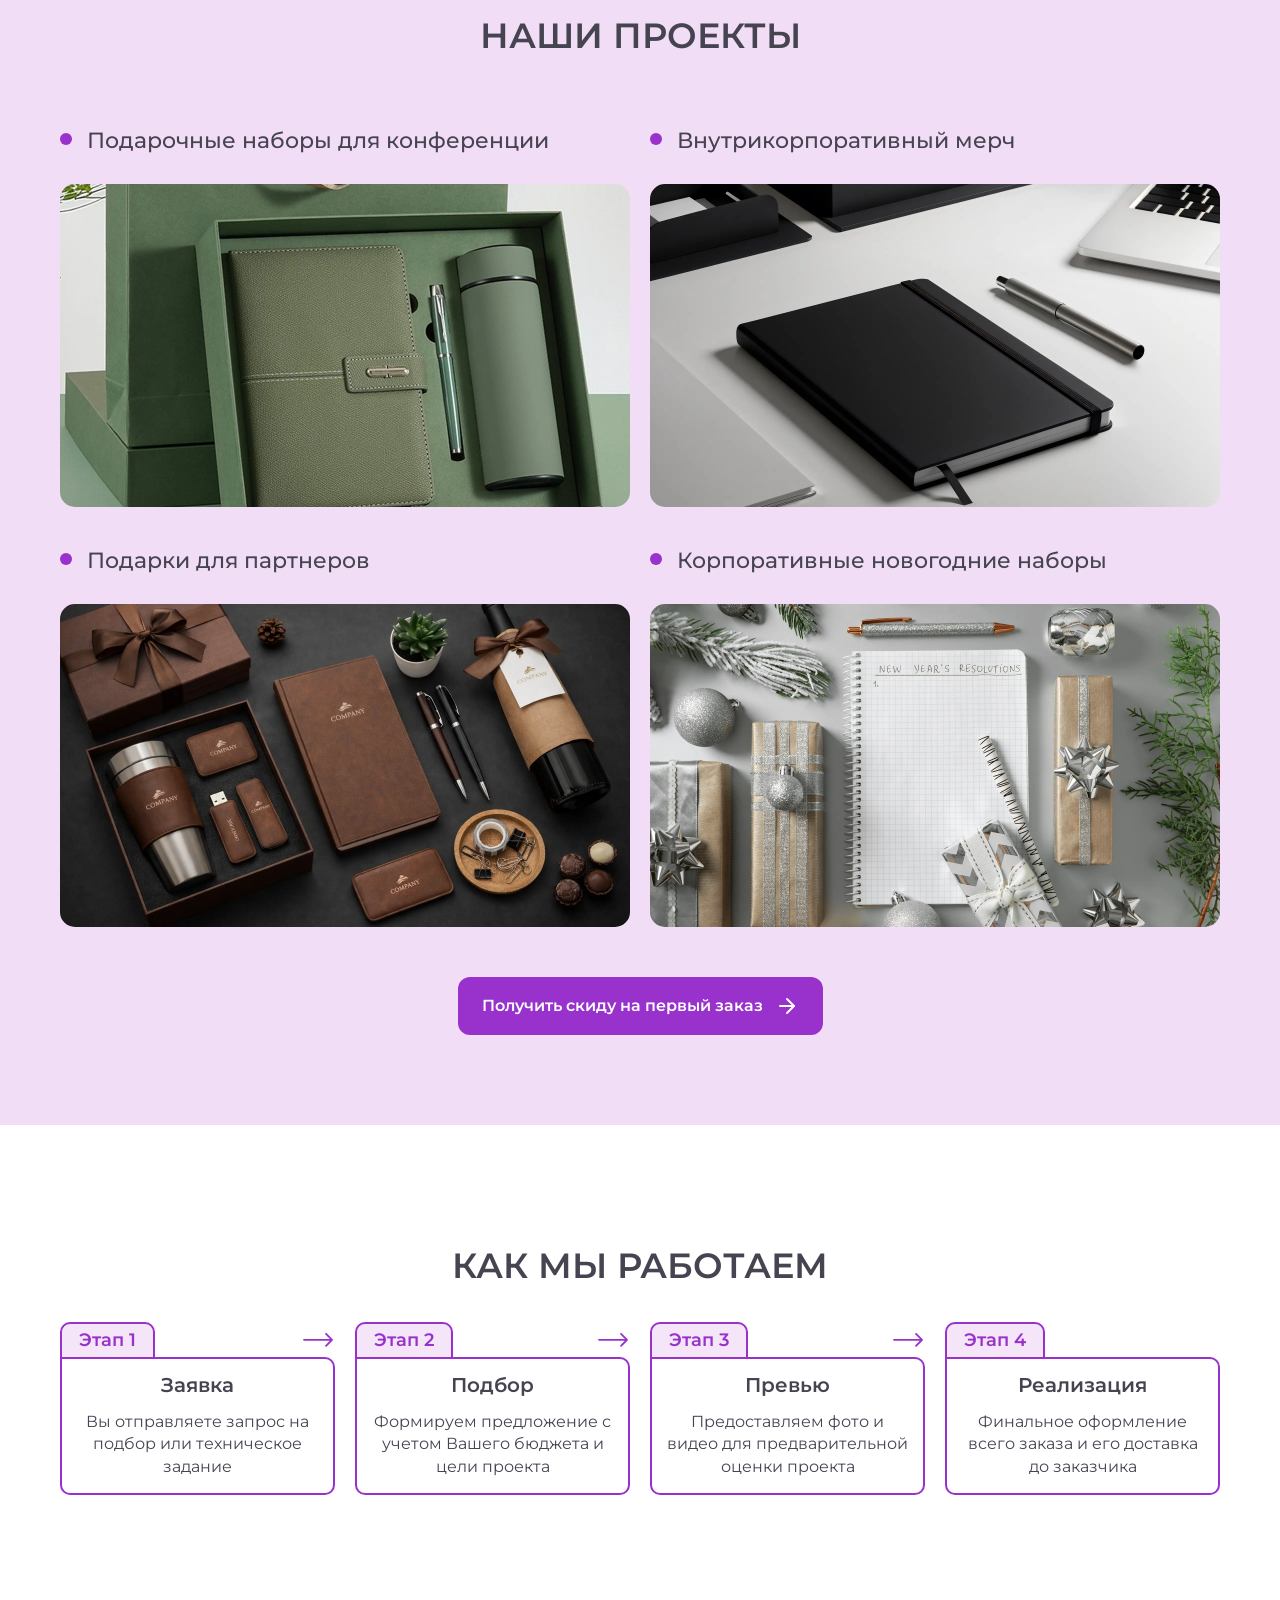
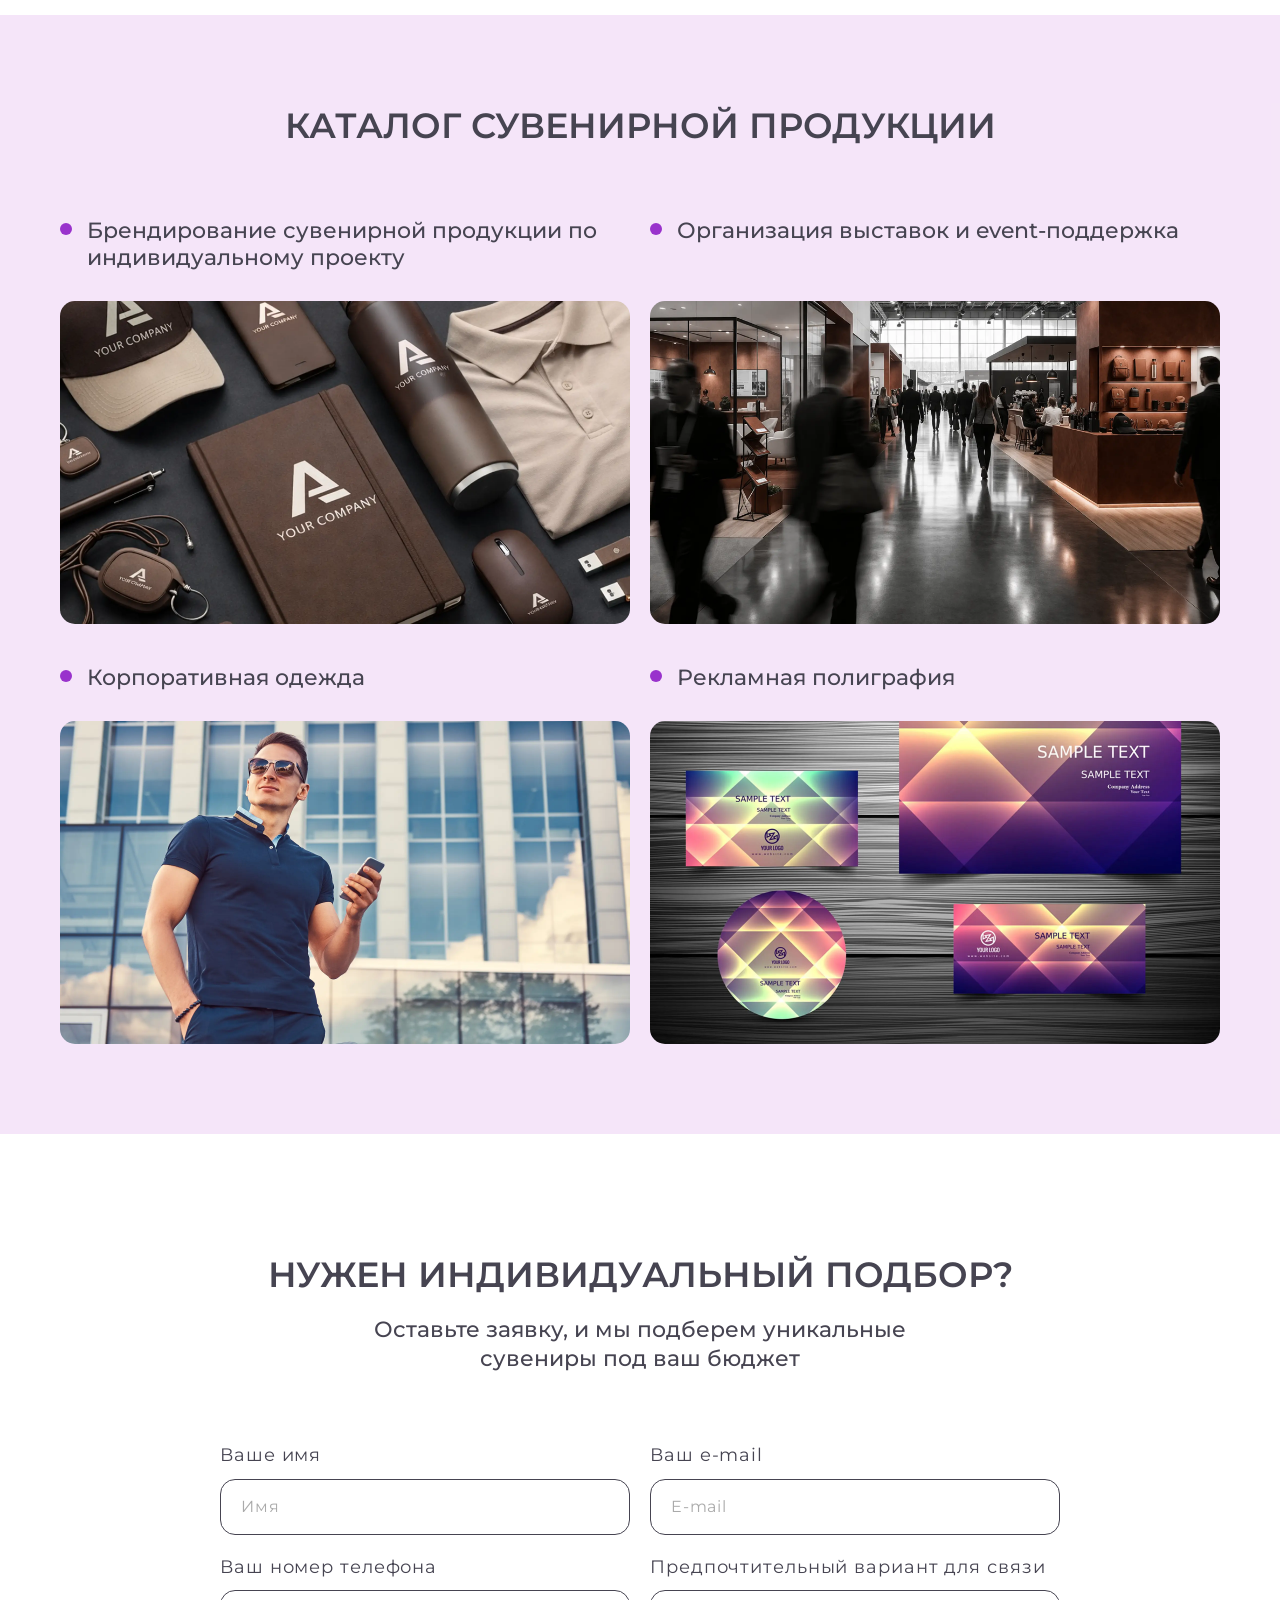
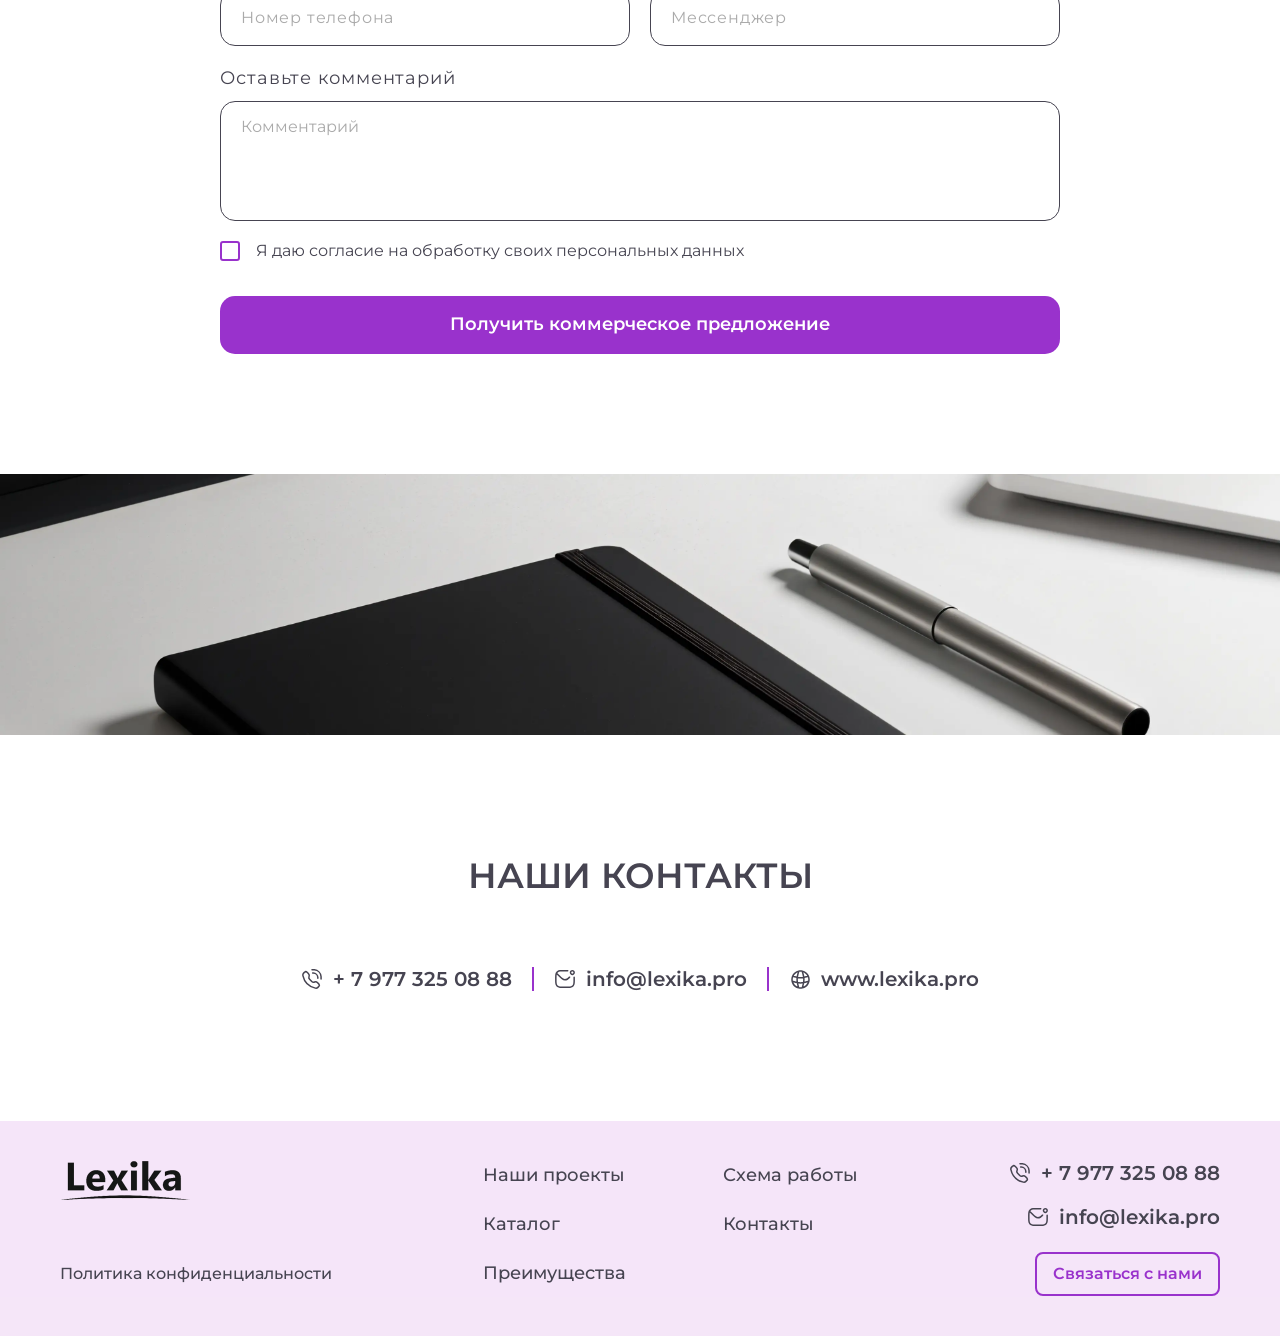
==== commit d23a4f00: "upd" ====
--- a/index.html
+++ b/index.html
@@ -47,7 +47,7 @@
       <button type="button" class="close-menu-button"></button>
       <ul class="main-menu">
         <li>
-          <a href="#about-section">О нас</a>
+          <a href="#projects-section">Наши проекты</a>
         </li>
         <li>
           <a href="#catalog-section">Каталог</a>
@@ -79,7 +79,7 @@
 
 
 
-<section class="main-banner" id="about-section">
+<section class="main-banner">
   <div class="container">
     <div class="banner-content" style="background-image: url(./img/main-banner-image.webp)">
       <h1>Укрепляем бренд и поддерживаем корпоративные мероприятия</h1>
@@ -182,7 +182,7 @@
   </div>
 </section>
 
-<section class="project-section">
+<section class="project-section" id="projects-section">
   <div class="container">
     <h2>Наши проекты</h2>
     <div class="grid-wrapper">
@@ -359,7 +359,7 @@
           <nav class="footer-nav">
             <ul class="footer-menu">
               <li>
-                <a href="#about-section">О нас</a>
+                <a href="#projects-section">Наши проекты</a>
               </li>
               <li>
                 <a href="#work-section">Схема работы</a>
--- a/css/style.min.css
+++ b/css/style.min.css
@@ -1,3 +1,3 @@
-*{box-sizing:border-box}body,h1,h2,h3,h4,p,figure,blockquote,dl,dd{margin:0}ul[role=list],ol[role=list]{list-style:none}html:focus-within{scroll-behavior:smooth}body{min-height:100vh;text-rendering:optimizeSpeed;line-height:1.5}a:not([class]){-webkit-text-decoration-skip:ink;text-decoration-skip-ink:auto}img,picture{max-width:100%;display:block}input,button,textarea,select{font:inherit;box-shadow:none;outline:none}@media(prefers-reduced-motion: reduce){html:focus-within{scroll-behavior:auto}*,*::before,*::after{animation-duration:.01ms !important;animation-iteration-count:1 !important;transition-duration:.01ms !important;scroll-behavior:auto !important}}*{font-family:"Montserrat";color:#464451}a{transition:.3s;text-decoration:none}p{font-weight:400;font-size:18px;line-height:140%;letter-spacing:0;margin-bottom:16px}p:last-child{margin-bottom:0}h1,.h1{font-weight:600;font-size:40px;line-height:115%;letter-spacing:0;margin-bottom:20px}h2,.h2{font-weight:600;font-size:35px;line-height:120%;letter-spacing:0;text-transform:uppercase;margin-bottom:70px;text-align:center;width:100%}h3,.h3{font-weight:600;font-size:25px;line-height:120%;letter-spacing:0;text-transform:uppercase;margin-bottom:20px;text-align:center;width:100%}ul,ol{width:100%;padding-left:20px}.button-wrapper{width:100%;display:flex;justify-content:center;margin-top:50px}.br-mobile{display:none}@media(max-width: 1400px){p{font-size:16px}}@media(max-width: 1024px){h1,.h1{font-size:30px;line-height:110%;margin-bottom:15px}h2,.h2{font-size:25px;margin-bottom:40px;line-height:130%}h3,.h3{font-weight:600;font-size:20px;line-height:120%;letter-spacing:0;text-transform:uppercase;margin-bottom:20px;text-align:center;width:100%}}@media(max-width: 600px){.br-mobile{display:block}.button-wrapper{margin-top:40px}}.sr-only{position:absolute;width:1px;height:1px;padding:0;margin:-1px;overflow:hidden;clip:rect(0, 0, 0, 0);white-space:nowrap;border:0}body::-webkit-scrollbar{width:6px;background-color:#464451}body::-webkit-scrollbar-thumb{border-radius:20px;background-color:#9932cc}body.admin-bar header{top:20px}main{min-height:70vh}.animate-block{opacity:0;width:100%;transform:translateY(-50px);transition:opacity 1s ease,transform 1s ease}.animate-block.animated{opacity:1;transform:translateY(0)}.logo{display:flex;width:-moz-fit-content;width:fit-content}.logo img{max-width:130px;width:100%;-o-object-fit:contain;object-fit:contain}.contacts-wrapper{display:flex;align-items:center;margin-right:40px}.contacts-wrapper a{font-weight:600;font-size:20px;line-height:24px;letter-spacing:0;display:flex;align-items:center}.contacts-wrapper a:before{content:"";width:22px;height:22px;background-repeat:no-repeat;background-position:center;background-size:contain;margin-right:10px;transition:.3s}.contacts-wrapper a:hover{color:#9932cc}.contacts-wrapper a+a{margin-left:20px;padding-left:20px;border-left:1px solid #9932cc}.contacts-wrapper a.contact-phone:before{background-image:url(../img/icons/header-phone-ico.svg)}.contacts-wrapper a.contact-phone:hover:before{background-image:url(../img/icons/header-phone-ico-hover.svg)}.contacts-wrapper a.contact-mail:before{background-image:url(../img/icons/header-mail-ico.svg)}.contacts-wrapper a.contact-mail:hover:before{background-image:url(../img/icons/header-mail-ico-hover.svg)}.contacts-wrapper a.contact-link:before{background-image:url(../img/icons/contact-link-ico.svg)}.contacts-wrapper a.contact-link:hover:before{background-image:url(../img/icons/contact-link-ico-hover.svg)}.grid-wrapper{display:grid;grid-template-columns:repeat(2, 1fr);grid-gap:40px 20px;width:100%}.grid-wrapper .grid-item{display:flex;flex-direction:column;justify-content:space-between}.grid-wrapper .grid-item .grid-title{font-weight:500;font-size:22px;line-height:normal;letter-spacing:0;margin-bottom:30px;display:flex;width:100%;align-items:flex-start}.grid-wrapper .grid-item .grid-title:before{position:relative;top:6px}.grid-wrapper .grid-item .grid-title:before{content:"";width:12px;height:12px;border-radius:50%;margin-right:15px;background-color:#9932cc;flex:none}.grid-wrapper .grid-item .grid-image img{height:323px;width:100%;-o-object-fit:cover;object-fit:cover;border-radius:15px}@media(max-width: 1024px){.grid-wrapper{grid-template-columns:1fr}.grid-wrapper .grid-item .grid-title{font-size:20px}}@media(max-width: 600px){.logo img{max-width:100px}.contacts-wrapper a{font-size:18px;line-height:110%}.grid-wrapper{grid-gap:30px}.grid-wrapper .grid-item .grid-title{font-size:18px;line-height:130%;margin-bottom:20px}.grid-wrapper .grid-item .grid-title:before{margin-right:8px}.grid-wrapper .grid-item .grid-image img{height:250px}}.container{margin:0 auto;display:flex;flex-wrap:wrap;max-width:1440px;width:100%;padding:0 120px}.container-fluid{max-width:100%;width:100%}.d-flex{display:flex;flex-wrap:wrap}.justify-between{justify-content:space-between}.justify-end{justify-content:flex-end}.flex-column{flex-direction:column}.row{display:flex;margin:0 -10px;width:calc(100% + 20px);flex-wrap:wrap}[class*=col-]{padding:0 10px}.col-lg-1{width:8.33333333%}.col-lg-2{width:16.66666667%}.col-lg-3{width:25%}.col-lg-4{width:33.33333333%}.col-lg-5{width:41.66666667%}.col-lg-6{width:50%}.col-lg-7{width:58.33333333%}.col-lg-8{width:66.66666667%}.col-lg-9{width:75%}.col-lg-10{width:83.33333333%}.col-lg-11{width:91.66666667%}.col-lg-12{width:100%}@media(max-width: 1400px){.container{padding:0 60px}}@media(max-width: 1024px){.row{margin:0 -12px;width:calc(100% + 24px)}[class*=col-]{padding:0 12px}.col-md-1{width:8.33333333%}.col-md-2{width:16.66666667%}.col-md-3{width:25%}.col-md-4{width:33.33333333%}.col-md-5{width:41.66666667%}.col-md-6{width:50%}.col-md-7{width:58.33333333%}.col-md-8{width:66.66666667%}.col-md-9{width:75%}.col-md-10{width:83.33333333%}.col-md-11{width:91.66666667%}.col-md-12{width:100%}.container{padding:0 20px}}@media(max-width: 600px){.col-m-1{width:8.33333333%}.col-m-2{width:16.66666667%}.col-m-3{width:25%}.col-m-4{width:33.33333333%}.col-m-5{width:41.66666667%}.col-m-6{width:50%}.col-m-7{width:58.33333333%}.col-m-8{width:66.66666667%}.col-m-9{width:75%}.col-m-10{width:83.33333333%}.col-m-11{width:91.66666667%}.col-m-12{width:100%}.container{padding:0 16px}}.btn{display:flex;justify-content:center;align-items:center;font-weight:600;font-size:16px;line-height:100%;letter-spacing:0;text-align:center;padding:0 16px;height:44px;width:-moz-fit-content;width:fit-content;max-width:100%;transition:.3s;cursor:pointer}.btn-purple{background-color:#9932cc;color:#fff;height:58px;border-radius:12px;padding:0 24px}.btn-purple:hover{background-color:#b56dd9}.btn-purple:focus{background-color:#c288df}.btn-bordered{background-color:rgba(0,0,0,0);color:#9932cc;border:2px solid #9932cc;border-radius:8px}.btn-bordered:hover{border-color:rgba(153,50,204,.6980392157);color:rgba(153,50,204,.6980392157)}.btn-bordered:focus{border-color:rgba(181,109,217,.8);color:rgba(181,109,217,.8)}.btn-arrow:after{content:"";width:24px;height:24px;background-repeat:no-repeat;background-position:center;background-size:contain;margin-left:12px;background-image:url(../img/icons/button-arrow-ico.svg);transition:.3s}.btn-arrow:hover:after{background-image:url(../img/icons/button-arrow-ico-hover.svg);transform:rotate(45deg)}@media(max-width: 600px){.btn{max-width:100%;width:100%;line-height:120%}.btn-purple{padding:0 16px}.btn-arrow:after{display:none}}.footer-menu{list-style:none;padding:2px 0 0;margin:0;width:100%;display:grid;grid-template-columns:repeat(2, 1fr);grid-gap:24px 80px;max-width:400px}.footer-menu li a{position:relative;font-weight:500;font-size:18px;line-height:24px;letter-spacing:0}.footer-menu li a:after{content:"";width:100%;position:absolute;top:calc(100% + 3px);left:0;background-color:#9932cc;height:2px;opacity:0;transition:.3s}.footer-menu li a:hover{color:#4a4d55}.footer-menu li a:focus{color:#9932cc}.footer-menu li a:focus:after{opacity:1}@media(max-width: 1024px){.footer-menu{grid-gap:20px}}@media(max-width: 600px){.footer-menu{grid-gap:14px 60px;margin-bottom:20px;padding-bottom:30px;border-bottom:2px solid #9932cc}.footer-menu li a{font-size:16px;line-height:130%}}.main-menu{padding:0;display:flex;list-style:none;margin:0;align-items:center}.main-menu li+li{margin-left:24px}.main-menu li a{position:relative;font-weight:500;font-size:18px;line-height:24px;letter-spacing:0}.main-menu li a:after{content:"";width:100%;position:absolute;top:calc(100% + 3px);left:0;background-color:#9932cc;height:2px;opacity:0;transition:.3s}.main-menu li a:hover{color:#4a4d55}.main-menu li a:focus{color:#9932cc}.main-menu li a:focus:after{opacity:1}@media(max-width: 1024px){.main-menu{margin-top:40px;flex-direction:column;align-items:flex-start;margin-bottom:20px;padding-bottom:20px;border-bottom:2px solid #9932cc}.main-menu li{display:flex}.main-menu li+li{margin-left:0;margin-top:15px}}@media(max-width: 600px){.main-menu li+li{margin-top:18px}}form{width:100%;max-width:100%}form br{display:none}form>p{margin:0}form .hidden-fields-container{display:none}form .screen-reader-response{display:none}form .wpcf7-response-output{display:none}form .wpcf7-spinner{display:none}form .wpcf7-not-valid-tip{display:none}form input.wpcf7-not-valid{border:1px solid red !important}form .wpcf7-form-control-wrap{display:flex;width:100%;margin:10px 0 20px}form textarea{resize:none;font-weight:400;font-size:16px;line-height:140%;letter-spacing:0;height:120px;padding:14px 20px;border-radius:15px;width:100%;max-width:100%;border:1px solid #464451}form textarea::-moz-placeholder{color:rgba(85,85,85,.5019607843);font-weight:inherit;letter-spacing:inherit;line-height:inherit;font-family:inherit;font-size:inherit}form textarea::placeholder{color:rgba(85,85,85,.5019607843);font-weight:inherit;letter-spacing:inherit;line-height:inherit;font-family:inherit;font-size:inherit}form input{border:1px solid #464451;border-radius:15px;padding:0 20px;max-width:100%;height:56px;width:100%;font-weight:400;font-size:16px;line-height:140%;letter-spacing:.05em}form input::-moz-placeholder{color:rgba(85,85,85,.5019607843);font-weight:inherit;letter-spacing:inherit;line-height:inherit;font-family:inherit;font-size:inherit}form input::placeholder{color:rgba(85,85,85,.5019607843);font-weight:inherit;letter-spacing:inherit;line-height:inherit;font-family:inherit;font-size:inherit}form label{display:block;width:100%;font-weight:400;font-size:18px;line-height:140%;letter-spacing:.05em}form input[type=submit]{height:58px;transition:.3s;cursor:pointer;padding:0 20px;background-color:#9932cc;color:#fff;font-weight:600;font-size:18px;line-height:120%;letter-spacing:0;margin-top:15px;border:none}form input[type=submit]:hover{background-color:#b56dd9}form input[type=submit]:focus{background-color:#c288df}.wpcf7-acceptance input[type=checkbox]{position:absolute;opacity:0;width:0;height:0;margin:0;padding:0}.wpcf7-list-item-label{display:flex;align-items:center;width:100%;position:relative;cursor:pointer}.wpcf7-acceptance .wpcf7-list-item{display:flex;align-items:center;cursor:pointer;padding-left:16px}.wpcf7-acceptance .wpcf7-list-item label{font-weight:400;font-size:16px;line-height:120%;letter-spacing:0}.wpcf7-acceptance .wpcf7-list-item-label::before{content:"";display:inline-block;flex:none;width:16px;height:16px;border:2px solid #9932cc;border-radius:3px;background-color:rgba(0,0,0,0);transition:.3s;position:relative;left:-16px}.wpcf7-acceptance input[type=checkbox]:checked+.wpcf7-list-item-label::before{background-color:#9932cc}.wpcf7-acceptance input[type=checkbox]:checked+.wpcf7-list-item-label::after{content:"";position:absolute;left:-16px;width:20px;height:20px;background-repeat:no-repeat;background-position:center;background-size:12px;background-image:url(../img/icons/checkbox-checked.svg);z-index:1}.wpcf7 .screen-reader-response{display:none}@media(max-width: 600px){form label{font-size:16px;letter-spacing:0}form input{letter-spacing:0;font-size:14px;padding:0 15px}form textarea{padding:14px 20px}form input[type=submit]{white-space:wrap;margin-top:20px}.wpcf7-acceptance .wpcf7-list-item label{font-size:14px;letter-spacing:.05em}}.main-banner{padding:204px 0 120px;background-color:rgba(186,85,211,.1490196078)}.main-banner .banner-content{background-repeat:no-repeat;background-position:center;background-size:cover;padding:60px;border-radius:12px;background-blend-mode:multiply;background-color:rgba(72,54,66,.6)}.main-banner .banner-content h1{color:#fff}.main-banner .banner-content .description{width:100%;margin-bottom:40px}.main-banner .banner-content .description p{font-weight:500;font-size:20px;line-height:145%;letter-spacing:0;color:#fff;max-width:620px;width:100%}.advantages-section{padding:207px 0 170px;background-repeat:no-repeat;background-position:center;background-size:650px 650px;background-image:url(../img/advantages-back.svg)}.advantages-section .container{position:relative}.advantages-section h2{max-width:328px;position:absolute;left:calc(50% - 164px);top:calc(50% - 84px)}.advantages-section .small-pc-screens{display:none}.advantages-section .row .col-lg-5:nth-of-type(3){display:flex;flex-direction:column;align-items:flex-end}.advantages-section .row .col-lg-5 .advantage-card:nth-of-type(2){max-width:390px}.advantages-section .advantage-card{margin-bottom:76px;border-radius:10px;border:2px solid #9932cc;padding:15px;max-width:452px;width:100%;background-color:#fff}.advantages-section .advantage-card .card-title{width:100%;margin-bottom:15px;font-weight:600;font-size:22px;line-height:110%;letter-spacing:0;text-align:center}.advantages-section .advantage-card .card-description p{width:100%;text-align:center}.project-section{padding:90px 0;background-color:rgba(186,85,211,.2)}.work-section{padding:120px 0 100px}.work-section .step-cards-wrapper{counter-reset:step-counter;width:100%;display:grid;grid-template-columns:repeat(4, 1fr);grid-gap:20px}.work-section .step-card{padding:15px 13px;width:100%;border-radius:0 10px 10px 10px;border:2px solid #9932cc;position:relative;counter-increment:step-counter;height:calc(100% - 20px);margin-bottom:20px}.work-section .step-card:after{content:"";width:30px;height:30px;background-repeat:no-repeat;background-position:center;background-size:contain;background-image:url(../img/icons/step-arrow-ico.svg);position:absolute;right:0;top:-34px}.work-section .step-card .card-step-num{font-weight:600;font-size:18px;line-height:140%;letter-spacing:0;color:#9932cc;height:37px;padding:0 17px;width:-moz-fit-content;width:fit-content;border-radius:10px 10px 0 0;border:2px solid #9932cc;position:absolute;top:-37px;left:-2px;background-color:rgba(186,85,211,.1490196078);display:flex;align-items:center;justify-content:center}.work-section .step-card .card-step-num:after{content:counter(step-counter);margin-left:5px}.work-section .step-card .card-title{font-weight:600;font-size:22px;line-height:110%;letter-spacing:0;text-align:center;margin-bottom:15px;width:100%}.work-section .step-card .card-description{width:100%}.work-section .step-card .card-description p{text-align:center}.work-section .step-card:nth-of-type(1){width:285px}.work-section .step-card:nth-of-type(2){width:285px}.work-section .step-card:nth-of-type(3){width:302px}.work-section .step-card:nth-of-type(4){width:268px}.work-section .step-card:last-of-type:after{display:none}.catalog-section{padding:90px 0;background-color:rgba(186,85,211,.1490196078)}.callback-section{padding:120px 0}.callback-section h2{margin-bottom:20px}.callback-section .description{width:100%;margin-bottom:70px}.callback-section .description p{font-weight:500;font-size:22px;line-height:130%;text-align:center;max-width:568px;margin:0 auto;width:100%}.callback-section .form-wrapper{width:100%}.callback-section .form-wrapper form{max-width:840px;width:100%;margin:0 auto}.callback-section .form-wrapper form>p{display:flex;flex-wrap:wrap;width:100%;justify-content:space-between}.callback-section .form-wrapper form>p label{width:100%}.callback-section .form-wrapper form>p label:nth-of-type(1),.callback-section .form-wrapper form>p label:nth-of-type(2),.callback-section .form-wrapper form>p label:nth-of-type(3),.callback-section .form-wrapper form>p label:nth-of-type(4){max-width:calc(50% - 10px)}.callback-section .form-wrapper form>p label:nth-of-type(5) .wpcf7-form-control-wrap{margin-bottom:10px}.callback-section .form-wrapper form>p .wpcf7-acceptance .wpcf7-list-item label:nth-of-type(1){max-width:100%}.image-full-section{margin-bottom:120px}.image-full-section .image-wrapper{height:261px;width:100%}.image-full-section .image-wrapper img{height:inherit;width:100%;-o-object-fit:cover;object-fit:cover}.image-full-section .image-wrapper-mobile{display:none}.contacts-section{padding-bottom:130px}.contacts-section .contacts-wrapper{width:100%;margin-right:0;justify-content:center}.contacts-section .contacts-wrapper a+a{border-width:2px}@media(max-width: 1370px){.advantages-section{background:none}.advantages-section h2{position:static;text-align:center;max-width:initial;min-width:initial}.advantages-section .row .col-lg-2{width:100%;order:-1}.advantages-section .row .col-lg-5{width:50%}}@media(max-width: 1400px){.advantages-section{padding:120px 0}.advantages-section .row-large-pc{display:none}.advantages-section .small-pc-screens{display:grid;grid-template-columns:repeat(2, 1fr);grid-gap:20px;width:100%}.advantages-section .advantage-card{margin-bottom:0}.work-section .step-card .card-title{font-size:20px}.work-section .step-card:nth-of-type(1){width:100%}.work-section .step-card:nth-of-type(2){width:100%}.work-section .step-card:nth-of-type(3){width:100%}.work-section .step-card:nth-of-type(4){width:100%}}@media(max-width: 1024px){.main-banner{padding:120px 0 80px}.main-banner .banner-content{padding:30px}.main-banner .banner-content .description p{font-size:18px}.advantages-section .advantage-card{max-width:100%}.advantages-section .advantage-card .card-title{font-size:20px}.advantages-section .small-pc-screens{grid-template-columns:1fr}.work-section{padding:80px 0 60px}.work-section h2{margin-bottom:77px}.work-section .step-cards-wrapper{grid-template-columns:repeat(2, 1fr)}.work-section .step-card:after{display:none}.callback-section{padding:80px 0}.callback-section .description{margin-bottom:40px}.callback-section .description p{font-size:18px}.callback-section .form-wrapper form>p label:nth-of-type(1),.callback-section .form-wrapper form>p label:nth-of-type(2),.callback-section .form-wrapper form>p label:nth-of-type(3),.callback-section .form-wrapper form>p label:nth-of-type(4){max-width:100%}.image-full-section{margin-bottom:80px}.contacts-section{padding:0 0 80px}.contacts-section .contacts-wrapper{flex-direction:column}.contacts-section .contacts-wrapper a+a{margin-left:0;border-left:0;margin-top:20px;padding-left:0}}@media(max-width: 600px){.main-banner{padding:114px 0 70px}.main-banner .banner-content{padding:60px 16px}.main-banner .banner-content .description p{font-size:16px;line-height:130%}.advantages-section{padding:70px 0}.advantages-section .advantage-card{padding:10px}.advantages-section .advantage-card .card-title{font-size:18px;margin-bottom:8px;line-height:110%}.project-section{padding:70px 0}.work-section{padding:70px 0}.work-section .step-cards-wrapper{grid-template-columns:1fr;grid-gap:54px}.work-section .step-card{height:initial;margin-bottom:0;border-radius:0 0 10px 10px;padding:12px 10px}.work-section .step-card .card-step-num{height:34px;top:-34px;width:calc(100% + 4px);font-size:16px}.work-section .step-card .card-title{margin-bottom:10px;font-size:18px}.catalog-section{padding:70px 0}.image-full-section{margin-bottom:70px}.image-full-section .image-wrapper{height:216px}.image-full-section .image-wrapper-pc{display:none}.image-full-section .image-wrapper-mobile{display:block}}.footer{background-color:rgba(186,85,211,.1490196078);padding:40px 0}.footer .footer-row{display:flex;width:100%}.footer .footer-row .footer-column{display:flex;flex-direction:column}.footer .footer-row .footer-column:nth-of-type(1){width:25%;display:flex}.footer .footer-row .footer-column:nth-of-type(2){width:50%;padding-left:75px}.footer .footer-row .footer-column:nth-of-type(3){width:25%;align-items:flex-end}.footer .contacts-wrapper{flex-direction:column;margin-right:0;margin-bottom:23px}.footer .contacts-wrapper a+a{margin-left:auto;padding-left:0;border-left:0;margin-top:20px}.footer .footer-policy{width:100%;margin-top:62px}.footer .footer-policy a{font-weight:500;font-size:16px;line-height:24px;letter-spacing:0}.footer .footer-policy a:hover{color:#9932cc}.footer .footer-policy-small-screens{display:none}@media(max-width: 1400px){.footer .footer-row .footer-column:nth-of-type(1){width:30%}.footer .footer-row .footer-column:nth-of-type(2){width:45%}.footer .footer-row .footer-column:nth-of-type(3){width:25%}}@media(max-width: 1024px){.footer .footer-row{flex-wrap:wrap}.footer .footer-row .footer-column:nth-of-type(1){width:100%;align-items:center;margin-bottom:30px}.footer .footer-row .footer-column:nth-of-type(2){width:50%;padding-left:0}.footer .footer-row .footer-column:nth-of-type(3){width:50%}.footer .footer-policy-pc{display:none}.footer .footer-policy-small-screens{display:flex;margin-top:40px}}@media(max-width: 600px){.footer{padding:30px 0}.footer .footer-row .footer-column:nth-of-type(2){width:100%}.footer .footer-row .footer-column:nth-of-type(3){width:100%}.footer .contacts-wrapper{flex-direction:row;justify-content:space-between;width:100%;margin-bottom:20px}.footer .contacts-wrapper a+a{margin-top:0;margin-left:20px}.footer .contacts-wrapper a:before{display:none}.footer .footer-policy-small-screens{margin-top:20px;justify-content:center}}@media(max-width: 370px){.footer .contacts-wrapper{flex-direction:column}.footer .contacts-wrapper a+a{margin-left:0;margin-top:20px}}.header{position:absolute;top:0;left:0;width:100%;z-index:999;background-color:rgba(0,0,0,0);padding:30px 0;transition:.3s}.header .header-nav{margin-top:30px;padding-top:20px;border-top:2px solid #9932cc;width:100%}.header .header-top{display:flex;width:100%;justify-content:space-between;align-items:center;transition:.3s}.header .header-top .header-meta{display:flex;align-items:center}.header .header-top .header-meta .contacts-wrapper{display:flex}.header .mobile-logo{display:none}.header .close-menu-button{display:none}.header .mobile-menu-button{display:none}.header .mobile-meta{display:none}@media(max-width: 1024px){.header{padding:20px 0}.header .header-top .header-meta{display:none}.header .mobile-logo{display:flex}.header .mobile-menu-button{display:flex;width:40px;align-items:flex-end;justify-content:center;flex-direction:column;background-color:rgba(0,0,0,0);border:none;padding:0;z-index:9;transition:.3s}.header .mobile-menu-button .line{display:block;width:100%;height:2px;background-color:#9932cc}.header .mobile-menu-button .line:nth-of-type(2){margin:9px 0}.header .close-menu-button{display:flex;background-color:rgba(0,0,0,0);padding:0;border:none;background-repeat:no-repeat;background-position:center;background-size:contain;width:18px;height:18px;background-image:url(../img/icons/close-menu-button.svg);right:20px;top:35px;position:absolute}.header .header-nav{margin-top:0;border:none;position:fixed;top:0;right:0;max-width:100%;width:100%;transition:.3s;background-color:#f1ddf6;opacity:0;visibility:hidden;overflow:auto;pointer-events:none;height:100%;padding:20px 20px 30px;z-index:999}.header .header-nav.show{opacity:1;visibility:visible;pointer-events:auto}.header .mobile-meta{display:flex;flex-direction:column}.header .mobile-contacts{margin-bottom:20px;margin-right:0}.header .mobile-contacts a:before{display:none}.header .mobile-contacts a+a{margin-left:30px;padding-left:0;border:none}}@media(max-width: 600px){.header .header-nav{padding:20px 16px 30px}}@media(max-width: 370px){.header .mobile-contacts{flex-direction:column}.header .mobile-contacts a+a{margin-left:0;margin-top:20px}.header .close-menu-button{top:25px;right:16px}}.content-section-default{padding:240px 0 120px}.content-section-default h3{margin:20px 0}@media(max-width: 600px){.content-section-default{padding:114px 0 70px}}
+*{box-sizing:border-box}body,h1,h2,h3,h4,p,figure,blockquote,dl,dd{margin:0}ul[role=list],ol[role=list]{list-style:none}html:focus-within{scroll-behavior:smooth}body{min-height:100vh;text-rendering:optimizeSpeed;line-height:1.5}a:not([class]){-webkit-text-decoration-skip:ink;text-decoration-skip-ink:auto}img,picture{max-width:100%;display:block}input,button,textarea,select{font:inherit;box-shadow:none;outline:none}@media(prefers-reduced-motion: reduce){html:focus-within{scroll-behavior:auto}*,*::before,*::after{animation-duration:.01ms !important;animation-iteration-count:1 !important;transition-duration:.01ms !important;scroll-behavior:auto !important}}*{font-family:"Montserrat";color:#464451}a{transition:.3s;text-decoration:none}p{font-weight:400;font-size:18px;line-height:140%;letter-spacing:0;margin-bottom:16px}p:last-child{margin-bottom:0}h1,.h1{font-weight:600;font-size:40px;line-height:115%;letter-spacing:0;margin-bottom:20px}h2,.h2{font-weight:600;font-size:35px;line-height:120%;letter-spacing:0;text-transform:uppercase;margin-bottom:70px;text-align:center;width:100%}h3,.h3{font-weight:600;font-size:25px;line-height:120%;letter-spacing:0;text-transform:uppercase;margin-bottom:20px;text-align:center;width:100%}ul,ol{width:100%;padding-left:20px}.button-wrapper{width:100%;display:flex;justify-content:center;margin-top:50px}.br-mobile{display:none}@media(max-width: 1400px){p{font-size:16px}}@media(max-width: 1024px){h1,.h1{font-size:30px;line-height:110%;margin-bottom:15px}h2,.h2{font-size:25px;margin-bottom:40px;line-height:130%}h3,.h3{font-weight:600;font-size:20px;line-height:120%;letter-spacing:0;text-transform:uppercase;margin-bottom:20px;text-align:center;width:100%}}@media(max-width: 600px){.br-mobile{display:block}.button-wrapper{margin-top:40px}}.sr-only{position:absolute;width:1px;height:1px;padding:0;margin:-1px;overflow:hidden;clip:rect(0, 0, 0, 0);white-space:nowrap;border:0}body::-webkit-scrollbar{width:6px;background-color:#464451}body::-webkit-scrollbar-thumb{border-radius:20px;background-color:#9932cc}body.admin-bar header{top:20px}main{min-height:70vh}.animate-block{opacity:0;width:100%;transform:translateY(-50px);transition:opacity 1s ease,transform 1s ease}.animate-block.animated{opacity:1;transform:translateY(0)}.logo{display:flex;width:-moz-fit-content;width:fit-content}.logo img{max-width:130px;width:100%;-o-object-fit:contain;object-fit:contain}.contacts-wrapper{display:flex;align-items:center;margin-right:40px}.contacts-wrapper a{font-weight:600;font-size:20px;line-height:24px;letter-spacing:0;display:flex;align-items:center}.contacts-wrapper a:before{content:"";width:22px;height:22px;background-repeat:no-repeat;background-position:center;background-size:contain;margin-right:10px;transition:.3s}.contacts-wrapper a:hover{color:#9932cc}.contacts-wrapper a+a{margin-left:20px;padding-left:20px;border-left:1px solid #9932cc}.contacts-wrapper a.contact-phone:before{background-image:url(../img/icons/header-phone-ico.svg)}.contacts-wrapper a.contact-phone:hover:before{background-image:url(../img/icons/header-phone-ico-hover.svg)}.contacts-wrapper a.contact-mail:before{background-image:url(../img/icons/header-mail-ico.svg)}.contacts-wrapper a.contact-mail:hover:before{background-image:url(../img/icons/header-mail-ico-hover.svg)}.contacts-wrapper a.contact-link:before{background-image:url(../img/icons/contact-link-ico.svg)}.contacts-wrapper a.contact-link:hover:before{background-image:url(../img/icons/contact-link-ico-hover.svg)}.grid-wrapper{display:grid;grid-template-columns:repeat(2, 1fr);grid-gap:40px 20px;width:100%}.grid-wrapper .grid-item{display:flex;flex-direction:column;justify-content:space-between}.grid-wrapper .grid-item .grid-title{font-weight:500;font-size:22px;line-height:normal;letter-spacing:0;margin-bottom:30px;display:flex;width:100%;align-items:flex-start}.grid-wrapper .grid-item .grid-title:before{position:relative;top:6px}.grid-wrapper .grid-item .grid-title:before{content:"";width:12px;height:12px;border-radius:50%;margin-right:15px;background-color:#9932cc;flex:none}.grid-wrapper .grid-item .grid-image img{height:323px;width:100%;-o-object-fit:cover;object-fit:cover;border-radius:15px}@media(max-width: 1024px){.grid-wrapper{grid-template-columns:1fr}.grid-wrapper .grid-item .grid-title{font-size:20px}}@media(max-width: 600px){.logo img{max-width:100px}.contacts-wrapper a{font-size:18px;line-height:110%}.grid-wrapper{grid-gap:30px}.grid-wrapper .grid-item .grid-title{font-size:18px;line-height:130%;margin-bottom:20px}.grid-wrapper .grid-item .grid-title:before{width:10px;height:10px;margin-right:8px}.grid-wrapper .grid-item .grid-image img{height:250px}}.container{margin:0 auto;display:flex;flex-wrap:wrap;max-width:1440px;width:100%;padding:0 120px}.container-fluid{max-width:100%;width:100%}.d-flex{display:flex;flex-wrap:wrap}.justify-between{justify-content:space-between}.justify-end{justify-content:flex-end}.flex-column{flex-direction:column}.row{display:flex;margin:0 -10px;width:calc(100% + 20px);flex-wrap:wrap}[class*=col-]{padding:0 10px}.col-lg-1{width:8.33333333%}.col-lg-2{width:16.66666667%}.col-lg-3{width:25%}.col-lg-4{width:33.33333333%}.col-lg-5{width:41.66666667%}.col-lg-6{width:50%}.col-lg-7{width:58.33333333%}.col-lg-8{width:66.66666667%}.col-lg-9{width:75%}.col-lg-10{width:83.33333333%}.col-lg-11{width:91.66666667%}.col-lg-12{width:100%}@media(max-width: 1400px){.container{padding:0 60px}}@media(max-width: 1024px){.row{margin:0 -12px;width:calc(100% + 24px)}[class*=col-]{padding:0 12px}.col-md-1{width:8.33333333%}.col-md-2{width:16.66666667%}.col-md-3{width:25%}.col-md-4{width:33.33333333%}.col-md-5{width:41.66666667%}.col-md-6{width:50%}.col-md-7{width:58.33333333%}.col-md-8{width:66.66666667%}.col-md-9{width:75%}.col-md-10{width:83.33333333%}.col-md-11{width:91.66666667%}.col-md-12{width:100%}.container{padding:0 20px}}@media(max-width: 600px){.col-m-1{width:8.33333333%}.col-m-2{width:16.66666667%}.col-m-3{width:25%}.col-m-4{width:33.33333333%}.col-m-5{width:41.66666667%}.col-m-6{width:50%}.col-m-7{width:58.33333333%}.col-m-8{width:66.66666667%}.col-m-9{width:75%}.col-m-10{width:83.33333333%}.col-m-11{width:91.66666667%}.col-m-12{width:100%}.container{padding:0 16px}}.btn{display:flex;justify-content:center;align-items:center;font-weight:600;font-size:16px;line-height:100%;letter-spacing:0;text-align:center;padding:0 16px;height:44px;width:-moz-fit-content;width:fit-content;max-width:100%;transition:.3s;cursor:pointer}.btn-purple{background-color:#9932cc;color:#fff;height:58px;border-radius:12px;padding:0 24px}.btn-purple:hover{background-color:#b56dd9}.btn-purple:focus{background-color:#c288df}.btn-bordered{background-color:rgba(0,0,0,0);color:#9932cc;border:2px solid #9932cc;border-radius:8px}.btn-bordered:hover{border-color:rgba(153,50,204,.6980392157);color:rgba(153,50,204,.6980392157)}.btn-bordered:focus{border-color:rgba(181,109,217,.8);color:rgba(181,109,217,.8)}.btn-arrow:after{content:"";width:24px;height:24px;background-repeat:no-repeat;background-position:center;background-size:contain;margin-left:12px;background-image:url(../img/icons/button-arrow-ico.svg);transition:.3s}.btn-arrow:hover:after{background-image:url(../img/icons/button-arrow-ico-hover.svg);transform:rotate(45deg)}@media(max-width: 600px){.btn{max-width:100%;width:100%;line-height:120%}.btn-purple{padding:0 16px}.btn-arrow:after{display:none}}.footer-menu{list-style:none;padding:2px 0 0;margin:0;width:100%;display:grid;grid-template-columns:repeat(2, 1fr);grid-gap:24px 80px;max-width:400px}.footer-menu li a{position:relative;font-weight:500;font-size:18px;line-height:24px;letter-spacing:0}.footer-menu li a:after{content:"";width:100%;position:absolute;top:calc(100% + 3px);left:0;background-color:#9932cc;height:2px;opacity:0;transition:.3s}.footer-menu li a:hover{color:#9932cc}.footer-menu li a:focus{color:#9932cc}.footer-menu li a:focus:after{opacity:1}@media(max-width: 1024px){.footer-menu{grid-gap:20px}}@media(max-width: 600px){.footer-menu{grid-gap:14px 60px;margin-bottom:20px;padding-bottom:30px;border-bottom:2px solid #9932cc}.footer-menu li a{font-size:16px;line-height:130%}}.main-menu{padding:0;display:flex;list-style:none;margin:0;align-items:center}.main-menu li+li{margin-left:24px}.main-menu li a{position:relative;font-weight:500;font-size:18px;line-height:24px;letter-spacing:0}.main-menu li a:after{content:"";width:100%;position:absolute;top:calc(100% + 3px);left:0;background-color:#9932cc;height:2px;opacity:0;transition:.3s}.main-menu li a:hover{color:#9932cc}.main-menu li a:focus{color:#9932cc}.main-menu li a:focus:after{opacity:1}@media(max-width: 1024px){.main-menu{margin-top:40px;flex-direction:column;align-items:flex-start;margin-bottom:20px;padding-bottom:20px;border-bottom:2px solid #9932cc}.main-menu li{display:flex}.main-menu li+li{margin-left:0;margin-top:15px}}@media(max-width: 600px){.main-menu li+li{margin-top:18px}}form{width:100%;max-width:100%}form br{display:none}form>p{margin:0}form .hidden-fields-container{display:none}form .screen-reader-response{display:none}form .wpcf7-response-output{display:none}form .wpcf7-spinner{display:none}form .wpcf7-not-valid-tip{display:none}form input.wpcf7-not-valid{border:1px solid red !important}form .wpcf7-form-control-wrap{display:flex;width:100%;margin:10px 0 20px}form textarea{resize:none;font-weight:400;font-size:16px;line-height:140%;letter-spacing:0;height:120px;padding:14px 20px;border-radius:15px;width:100%;max-width:100%;border:1px solid #464451}form textarea::-moz-placeholder{color:rgba(85,85,85,.5019607843);font-weight:inherit;letter-spacing:inherit;line-height:inherit;font-family:inherit;font-size:inherit}form textarea::placeholder{color:rgba(85,85,85,.5019607843);font-weight:inherit;letter-spacing:inherit;line-height:inherit;font-family:inherit;font-size:inherit}form input{border:1px solid #464451;border-radius:15px;padding:0 20px;max-width:100%;height:56px;width:100%;font-weight:400;font-size:16px;line-height:140%;letter-spacing:.05em}form input::-moz-placeholder{color:rgba(85,85,85,.5019607843);font-weight:inherit;letter-spacing:inherit;line-height:inherit;font-family:inherit;font-size:inherit}form input::placeholder{color:rgba(85,85,85,.5019607843);font-weight:inherit;letter-spacing:inherit;line-height:inherit;font-family:inherit;font-size:inherit}form label{display:block;width:100%;font-weight:400;font-size:18px;line-height:140%;letter-spacing:.05em}form input[type=submit]{height:58px;transition:.3s;cursor:pointer;padding:0 20px;background-color:#9932cc;color:#fff;font-weight:600;font-size:18px;line-height:120%;letter-spacing:0;margin-top:15px;border:none}form input[type=submit]:hover{background-color:#b56dd9}form input[type=submit]:focus{background-color:#c288df}.wpcf7-acceptance input[type=checkbox]{position:absolute;opacity:0;width:0;height:0;margin:0;padding:0}.wpcf7-list-item-label{display:flex;align-items:center;width:100%;position:relative;cursor:pointer}.wpcf7-acceptance .wpcf7-list-item{display:flex;align-items:center;cursor:pointer;padding-left:16px}.wpcf7-acceptance .wpcf7-list-item label{font-weight:400;font-size:16px;line-height:120%;letter-spacing:0}.wpcf7-acceptance .wpcf7-list-item-label::before{content:"";display:inline-block;flex:none;width:16px;height:16px;border:2px solid #9932cc;border-radius:3px;background-color:rgba(0,0,0,0);transition:.3s;position:relative;left:-16px}.wpcf7-acceptance input[type=checkbox]:checked+.wpcf7-list-item-label::before{background-color:#9932cc}.wpcf7-acceptance input[type=checkbox]:checked+.wpcf7-list-item-label::after{content:"";position:absolute;left:-16px;width:20px;height:20px;background-repeat:no-repeat;background-position:center;background-size:12px;background-image:url(../img/icons/checkbox-checked.svg);z-index:1}.wpcf7 .screen-reader-response{display:none}@media(max-width: 600px){form label{font-size:16px;letter-spacing:0}form input{letter-spacing:0;font-size:14px;padding:0 15px}form textarea{padding:14px 20px}form input[type=submit]{white-space:wrap;margin-top:20px}.wpcf7-acceptance .wpcf7-list-item label{font-size:14px;letter-spacing:.05em}}.main-banner{padding:204px 0 120px;background-color:rgba(186,85,211,.1490196078)}.main-banner .banner-content{background-repeat:no-repeat;background-position:center;background-size:cover;padding:60px;border-radius:12px;background-blend-mode:multiply;background-color:rgba(72,54,66,.6)}.main-banner .banner-content h1{color:#fff}.main-banner .banner-content .description{width:100%;margin-bottom:40px}.main-banner .banner-content .description p{font-weight:500;font-size:20px;line-height:145%;letter-spacing:0;color:#fff;max-width:620px;width:100%}.advantages-section{padding:207px 0 170px;background-repeat:no-repeat;background-position:center;background-size:650px 650px;background-image:url(../img/advantages-back.svg)}.advantages-section .container{position:relative}.advantages-section h2{max-width:328px;position:absolute;left:calc(50% - 164px);top:calc(50% - 84px)}.advantages-section .small-pc-screens{display:none}.advantages-section .row .col-lg-5:nth-of-type(3){display:flex;flex-direction:column;align-items:flex-end}.advantages-section .row .col-lg-5 .advantage-card:nth-of-type(2){max-width:390px}.advantages-section .advantage-card{margin-bottom:76px;border-radius:10px;border:2px solid #9932cc;padding:15px;max-width:452px;width:100%;background-color:#fff}.advantages-section .advantage-card .card-title{width:100%;margin-bottom:15px;font-weight:600;font-size:22px;line-height:110%;letter-spacing:0;text-align:center}.advantages-section .advantage-card .card-description p{width:100%;text-align:center}.project-section{padding:90px 0;background-color:rgba(186,85,211,.2)}.work-section{padding:120px 0 100px}.work-section .step-cards-wrapper{counter-reset:step-counter;width:100%;display:grid;grid-template-columns:repeat(4, 1fr);grid-gap:20px}.work-section .step-card{padding:15px 13px;width:100%;border-radius:0 10px 10px 10px;border:2px solid #9932cc;position:relative;counter-increment:step-counter;height:calc(100% - 20px);margin-bottom:20px}.work-section .step-card:after{content:"";width:30px;height:30px;background-repeat:no-repeat;background-position:center;background-size:contain;background-image:url(../img/icons/step-arrow-ico.svg);position:absolute;right:0;top:-34px}.work-section .step-card .card-step-num{font-weight:600;font-size:18px;line-height:140%;letter-spacing:0;color:#9932cc;height:37px;padding:0 17px;width:-moz-fit-content;width:fit-content;border-radius:10px 10px 0 0;border:2px solid #9932cc;position:absolute;top:-37px;left:-2px;background-color:rgba(186,85,211,.1490196078);display:flex;align-items:center;justify-content:center}.work-section .step-card .card-step-num:after{content:counter(step-counter);margin-left:5px}.work-section .step-card .card-title{font-weight:600;font-size:22px;line-height:110%;letter-spacing:0;text-align:center;margin-bottom:15px;width:100%}.work-section .step-card .card-description{width:100%}.work-section .step-card .card-description p{text-align:center}.work-section .step-card:nth-of-type(1){width:285px}.work-section .step-card:nth-of-type(2){width:285px}.work-section .step-card:nth-of-type(3){width:302px}.work-section .step-card:nth-of-type(4){width:268px}.work-section .step-card:last-of-type:after{display:none}.catalog-section{padding:90px 0;background-color:rgba(186,85,211,.1490196078)}.callback-section{padding:120px 0}.callback-section h2{margin-bottom:20px}.callback-section .description{width:100%;margin-bottom:70px}.callback-section .description p{font-weight:500;font-size:22px;line-height:130%;text-align:center;max-width:568px;margin:0 auto;width:100%}.callback-section .form-wrapper{width:100%}.callback-section .form-wrapper form{max-width:840px;width:100%;margin:0 auto}.callback-section .form-wrapper form>p{display:flex;flex-wrap:wrap;width:100%;justify-content:space-between}.callback-section .form-wrapper form>p label{width:100%}.callback-section .form-wrapper form>p label:nth-of-type(1),.callback-section .form-wrapper form>p label:nth-of-type(2),.callback-section .form-wrapper form>p label:nth-of-type(3),.callback-section .form-wrapper form>p label:nth-of-type(4){max-width:calc(50% - 10px)}.callback-section .form-wrapper form>p label:nth-of-type(5) .wpcf7-form-control-wrap{margin-bottom:10px}.callback-section .form-wrapper form>p .wpcf7-acceptance .wpcf7-list-item label:nth-of-type(1){max-width:100%}.image-full-section{margin-bottom:120px}.image-full-section .image-wrapper{height:261px;width:100%}.image-full-section .image-wrapper img{height:inherit;width:100%;-o-object-fit:cover;object-fit:cover}.image-full-section .image-wrapper-mobile{display:none}.contacts-section{padding-bottom:130px}.contacts-section .contacts-wrapper{width:100%;margin-right:0;justify-content:center}.contacts-section .contacts-wrapper a+a{border-width:2px}@media(max-width: 1370px){.advantages-section{background:none}.advantages-section h2{position:static;text-align:center;max-width:initial;min-width:initial}.advantages-section .row .col-lg-2{width:100%;order:-1}.advantages-section .row .col-lg-5{width:50%}}@media(max-width: 1400px){.advantages-section{padding:120px 0}.advantages-section .row-large-pc{display:none}.advantages-section .small-pc-screens{display:grid;grid-template-columns:repeat(2, 1fr);grid-gap:20px;width:100%}.advantages-section .advantage-card{margin-bottom:0}.work-section .step-card .card-title{font-size:20px}.work-section .step-card:nth-of-type(1){width:100%}.work-section .step-card:nth-of-type(2){width:100%}.work-section .step-card:nth-of-type(3){width:100%}.work-section .step-card:nth-of-type(4){width:100%}}@media(max-width: 1024px){.main-banner{padding:120px 0 80px}.main-banner .banner-content{padding:30px}.main-banner .banner-content .description p{font-size:18px}.advantages-section .advantage-card{max-width:100%}.advantages-section .advantage-card .card-title{font-size:20px}.advantages-section .small-pc-screens{grid-template-columns:1fr}.work-section{padding:80px 0 60px}.work-section h2{margin-bottom:77px}.work-section .step-cards-wrapper{grid-template-columns:repeat(2, 1fr)}.work-section .step-card:after{display:none}.callback-section{padding:80px 0}.callback-section .description{margin-bottom:40px}.callback-section .description p{font-size:18px}.callback-section .form-wrapper form>p label:nth-of-type(1),.callback-section .form-wrapper form>p label:nth-of-type(2),.callback-section .form-wrapper form>p label:nth-of-type(3),.callback-section .form-wrapper form>p label:nth-of-type(4){max-width:100%}.image-full-section{margin-bottom:80px}.contacts-section{padding:0 0 80px}.contacts-section .contacts-wrapper{flex-direction:column}.contacts-section .contacts-wrapper a+a{margin-left:0;border-left:0;margin-top:20px;padding-left:0}}@media(max-width: 600px){.main-banner{padding:114px 0 70px}.main-banner .banner-content{padding:60px 16px}.main-banner .banner-content .description p{font-size:16px;line-height:130%}.advantages-section{padding:70px 0}.advantages-section .advantage-card{padding:10px}.advantages-section .advantage-card .card-title{font-size:18px;margin-bottom:8px;line-height:110%}.project-section{padding:70px 0}.work-section{padding:70px 0}.work-section .step-cards-wrapper{grid-template-columns:1fr;grid-gap:54px}.work-section .step-card{height:initial;margin-bottom:0;border-radius:0 0 10px 10px;padding:12px 10px}.work-section .step-card .card-step-num{height:34px;top:-34px;width:calc(100% + 4px);font-size:16px}.work-section .step-card .card-title{margin-bottom:10px;font-size:18px}.catalog-section{padding:70px 0}.image-full-section{margin-bottom:70px}.image-full-section .image-wrapper{height:216px}.image-full-section .image-wrapper-pc{display:none}.image-full-section .image-wrapper-mobile{display:block}}.footer{background-color:rgba(186,85,211,.1490196078);padding:40px 0}.footer .footer-row{display:flex;width:100%}.footer .footer-row .footer-column{display:flex;flex-direction:column}.footer .footer-row .footer-column:nth-of-type(1){width:25%;display:flex}.footer .footer-row .footer-column:nth-of-type(2){width:50%;padding-left:75px}.footer .footer-row .footer-column:nth-of-type(3){width:25%;align-items:flex-end}.footer .contacts-wrapper{flex-direction:column;margin-right:0;margin-bottom:23px}.footer .contacts-wrapper a+a{margin-left:auto;padding-left:0;border-left:0;margin-top:20px}.footer .footer-policy{width:100%;margin-top:62px}.footer .footer-policy a{font-weight:500;font-size:16px;line-height:24px;letter-spacing:0}.footer .footer-policy a:hover{color:#9932cc}.footer .footer-policy-small-screens{display:none}@media(max-width: 1400px){.footer .footer-row .footer-column:nth-of-type(1){width:30%}.footer .footer-row .footer-column:nth-of-type(2){width:45%}.footer .footer-row .footer-column:nth-of-type(3){width:25%}}@media(max-width: 1024px){.footer .footer-row{flex-wrap:wrap}.footer .footer-row .footer-column:nth-of-type(1){width:100%;align-items:center;margin-bottom:30px}.footer .footer-row .footer-column:nth-of-type(2){width:50%;padding-left:0}.footer .footer-row .footer-column:nth-of-type(3){width:50%}.footer .footer-policy-pc{display:none}.footer .footer-policy-small-screens{display:flex;margin-top:40px}}@media(max-width: 600px){.footer{padding:30px 0}.footer .footer-row .footer-column:nth-of-type(2){width:100%}.footer .footer-row .footer-column:nth-of-type(3){width:100%}.footer .contacts-wrapper{flex-direction:row;justify-content:space-between;width:100%;margin-bottom:20px}.footer .contacts-wrapper a+a{margin-top:0;margin-left:20px}.footer .contacts-wrapper a:before{display:none}.footer .footer-policy-small-screens{margin-top:20px;justify-content:center}}@media(max-width: 370px){.footer .contacts-wrapper{flex-direction:column}.footer .contacts-wrapper a+a{margin-left:0;margin-top:20px}}.header{position:absolute;top:0;left:0;width:100%;z-index:999;background-color:rgba(0,0,0,0);padding:30px 0;transition:.3s}.header .header-nav{margin-top:30px;padding-top:20px;border-top:2px solid #9932cc;width:100%}.header .header-top{display:flex;width:100%;justify-content:space-between;align-items:center;transition:.3s}.header .header-top .header-meta{display:flex;align-items:center}.header .header-top .header-meta .contacts-wrapper{display:flex}.header .mobile-logo{display:none}.header .close-menu-button{display:none}.header .mobile-menu-button{display:none}.header .mobile-meta{display:none}@media(max-width: 1024px){.header{padding:20px 0}.header .header-top .header-meta{display:none}.header .mobile-logo{display:flex}.header .mobile-menu-button{display:flex;width:40px;align-items:flex-end;justify-content:center;flex-direction:column;background-color:rgba(0,0,0,0);border:none;padding:0;z-index:9;transition:.3s}.header .mobile-menu-button .line{display:block;width:100%;height:2px;background-color:#9932cc}.header .mobile-menu-button .line:nth-of-type(2){margin:9px 0}.header .close-menu-button{display:flex;background-color:rgba(0,0,0,0);padding:0;border:none;background-repeat:no-repeat;background-position:center;background-size:contain;width:18px;height:18px;background-image:url(../img/icons/close-menu-button.svg);right:20px;top:35px;position:absolute}.header .header-nav{margin-top:0;border:none;position:fixed;top:0;right:0;max-width:100%;width:100%;transition:.3s;background-color:#f1ddf6;opacity:0;visibility:hidden;overflow:auto;pointer-events:none;height:100%;padding:20px 20px 30px;z-index:999}.header .header-nav.show{opacity:1;visibility:visible;pointer-events:auto}.header .mobile-meta{display:flex;flex-direction:column}.header .mobile-contacts{margin-bottom:20px;margin-right:0}.header .mobile-contacts a:before{display:none}.header .mobile-contacts a+a{margin-left:30px;padding-left:0;border:none}}@media(max-width: 600px){.header .header-nav{padding:20px 16px 30px}.header .close-menu-button{top:28px;right:16px}}@media(max-width: 370px){.header .mobile-contacts{flex-direction:column}.header .mobile-contacts a+a{margin-left:0;margin-top:20px}}.content-section-default{padding:240px 0 120px}.content-section-default h3{margin:20px 0}@media(max-width: 600px){.content-section-default{padding:114px 0 70px}}
 
-/*# sourceMappingURL=[data-uri]*/+/*# sourceMappingURL=[data-uri]*/
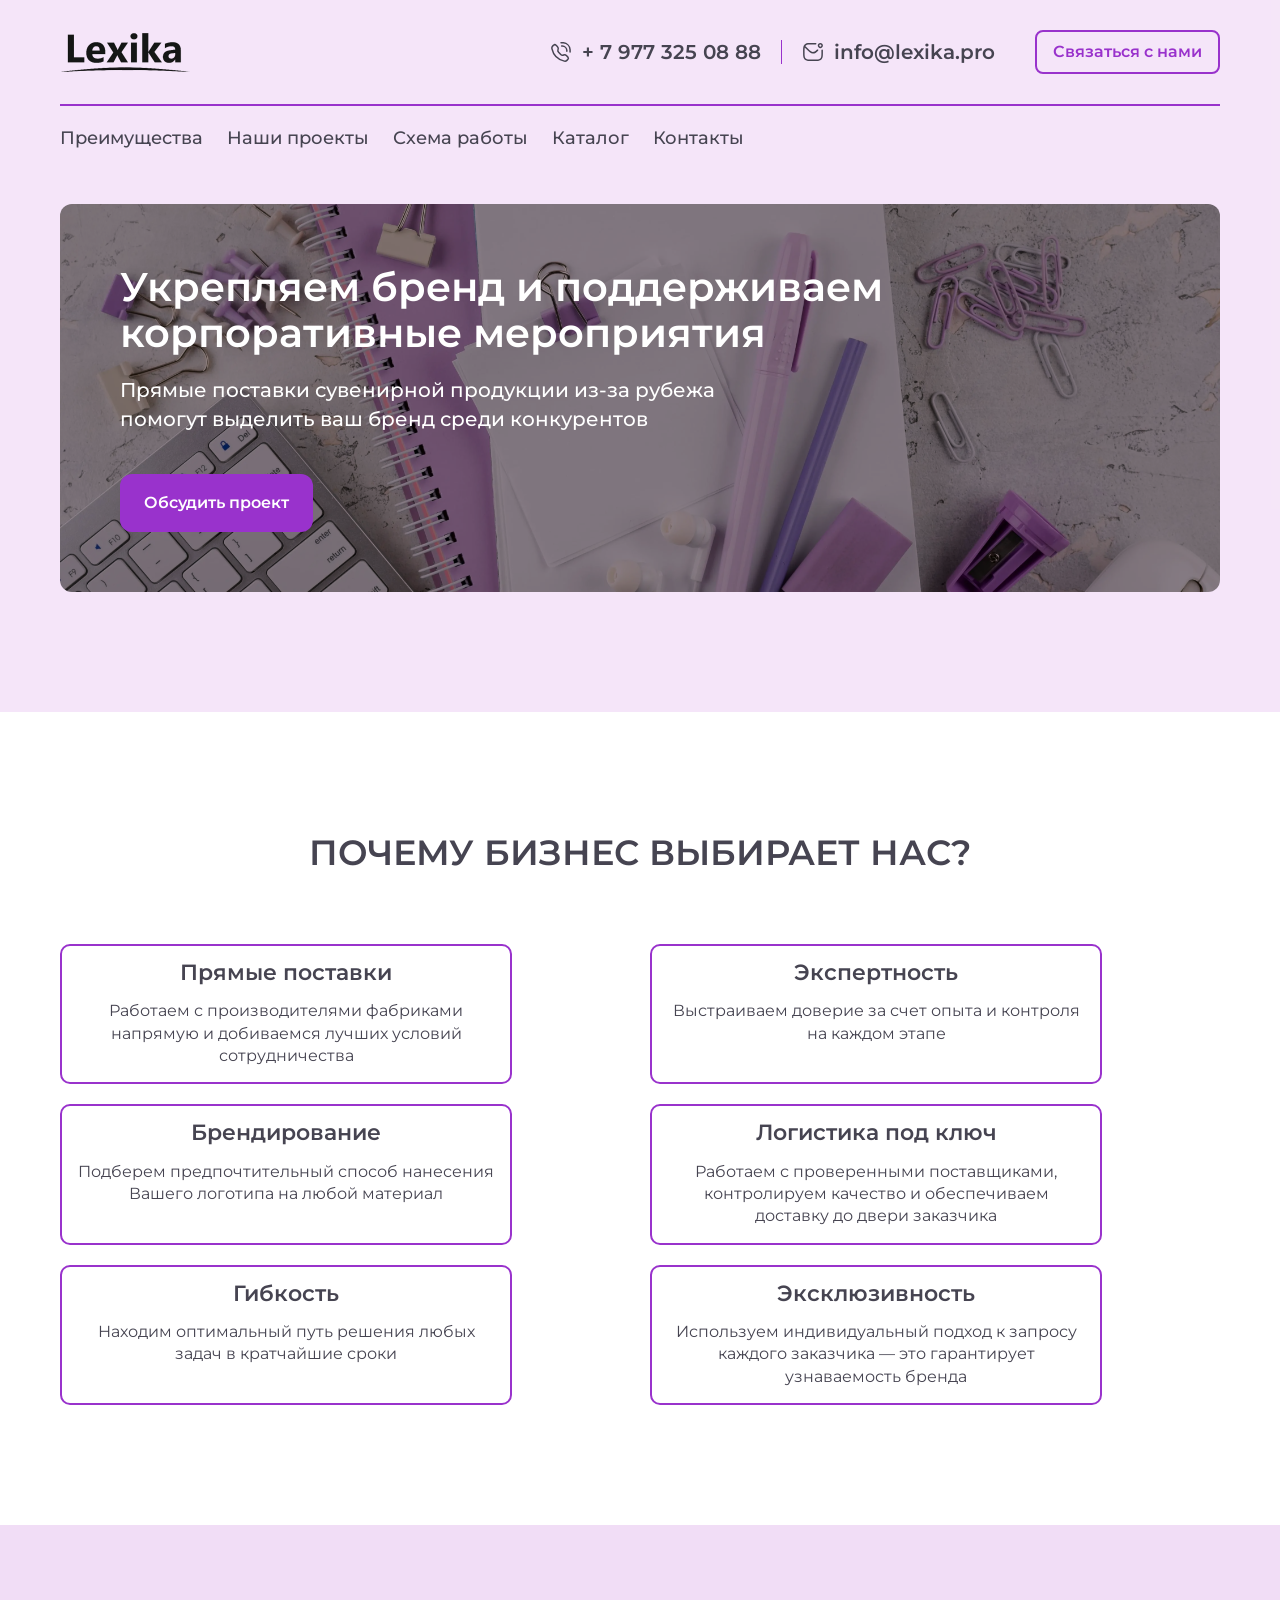
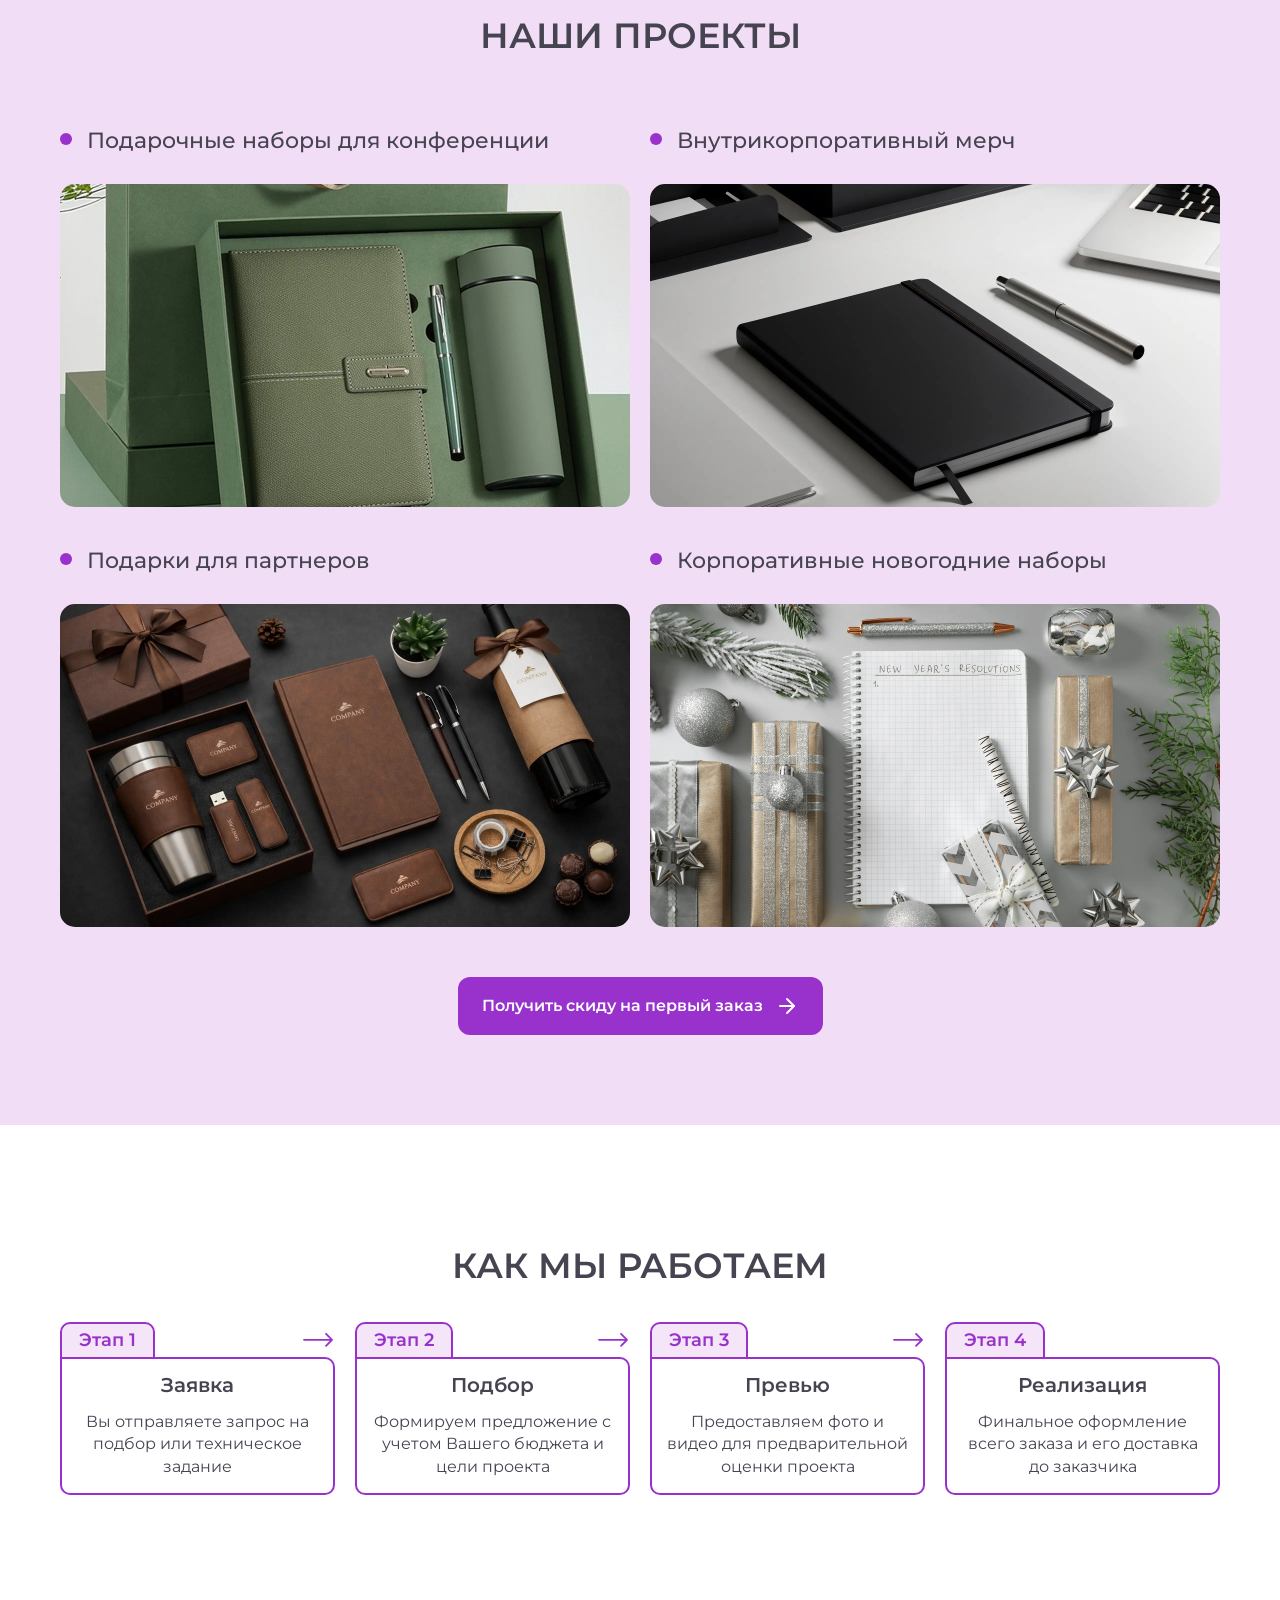
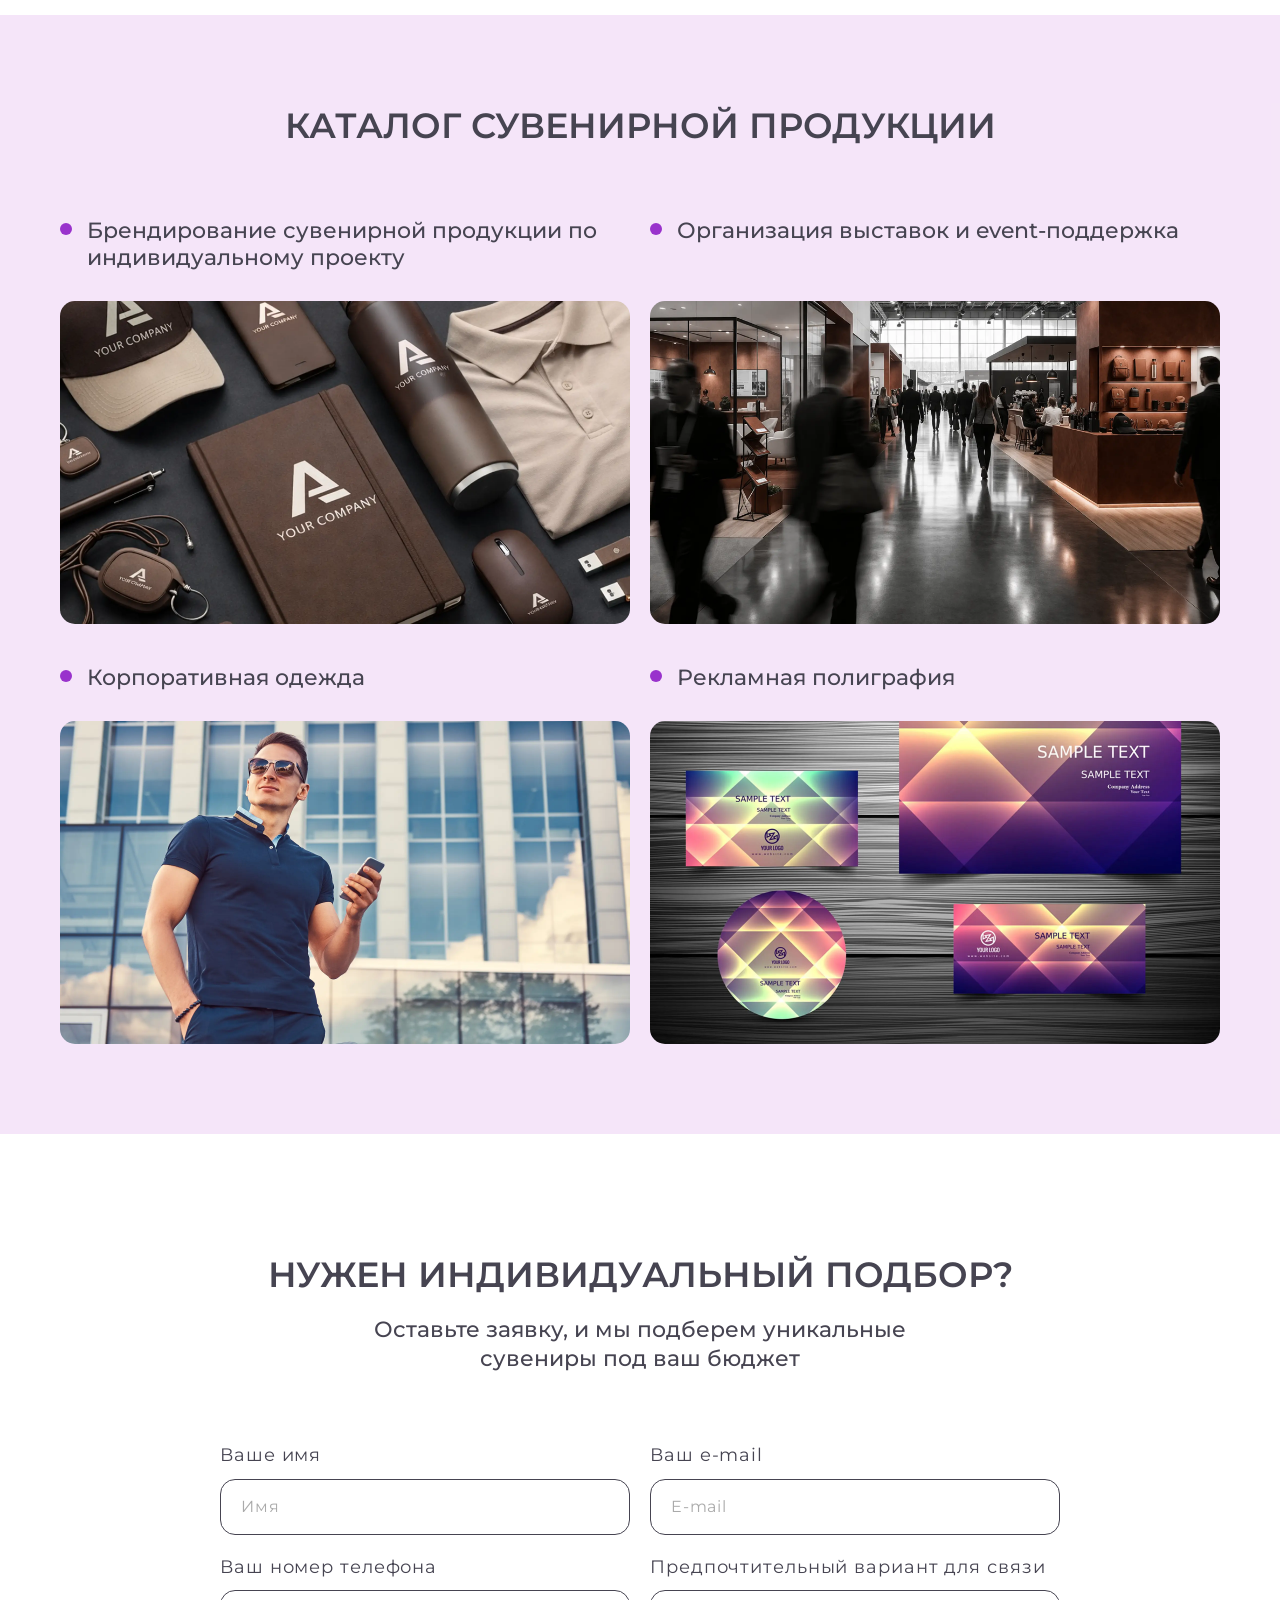
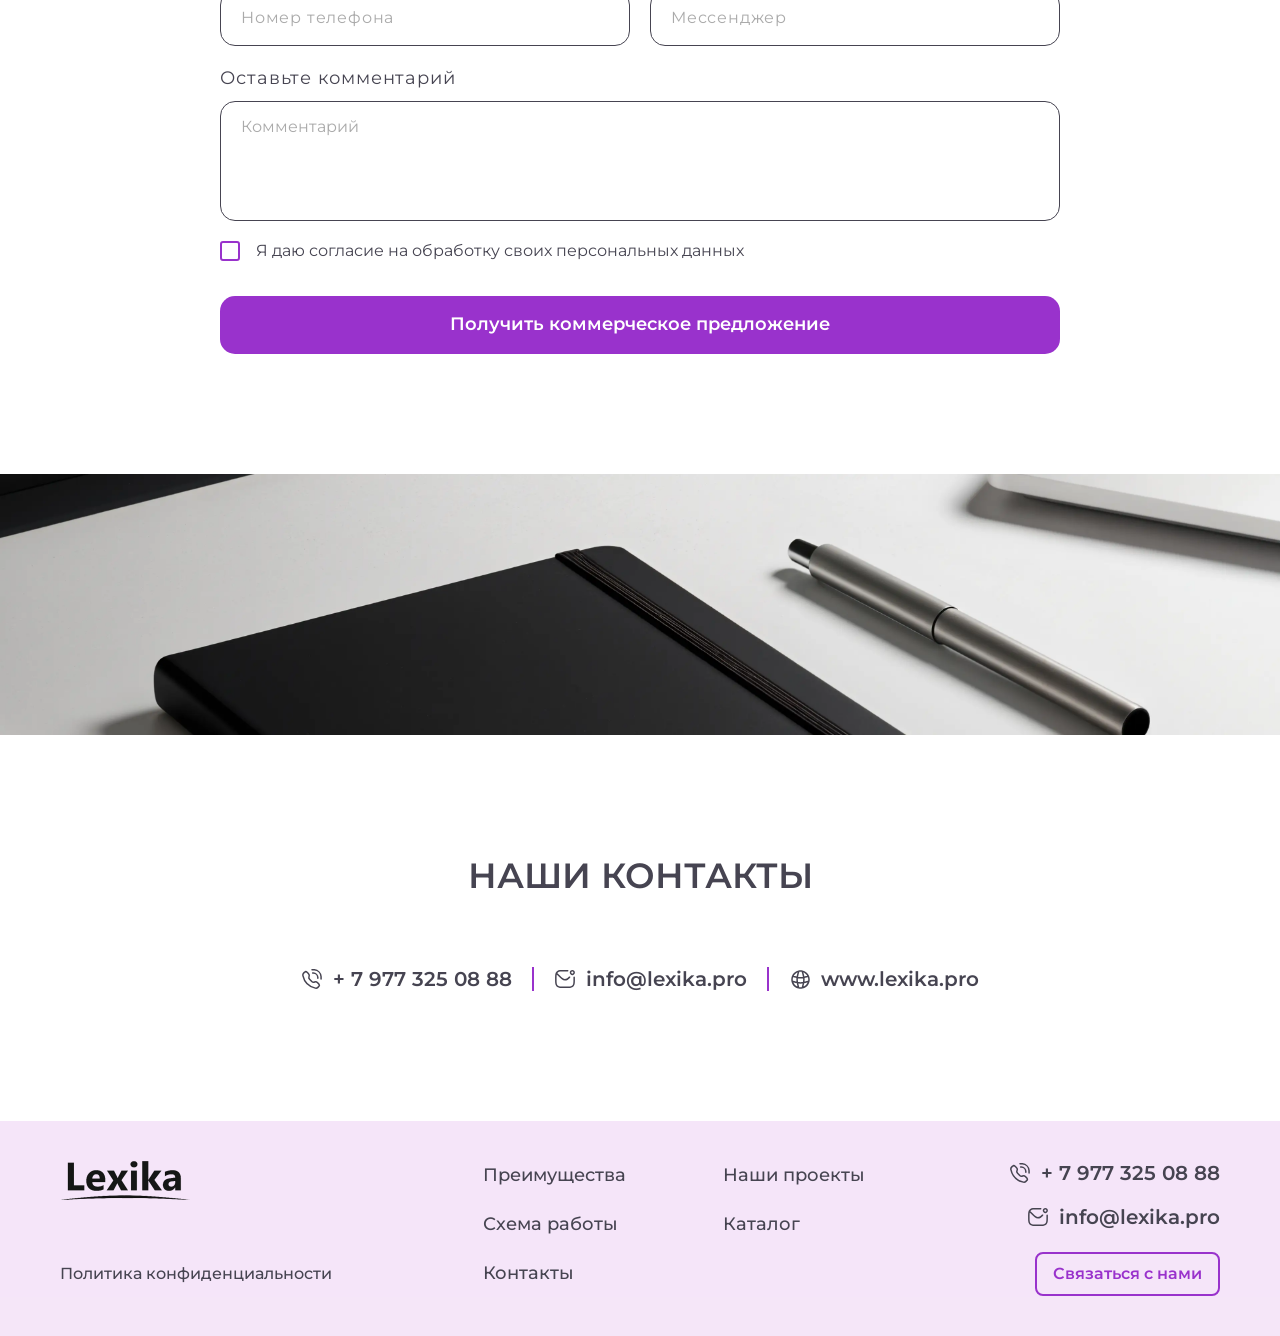
==== commit 65867ed2: "upd" ====
--- a/index.html
+++ b/index.html
@@ -32,7 +32,7 @@
           <a class="contact-phone" href="tel:7977320888">+ 7 977 325 08 88</a>
           <a class="contact-mail" href="mailto:info@lexika.pro">info@lexika.pro</a>
         </div>
-        <a href="#" class="btn btn-bordered">Связаться с нами</a>
+        <a href="#callback-section" class="btn btn-bordered">Связаться с нами</a>
       </div>
       <button type="button" class="mobile-menu-button">
         <span class="line"></span>
@@ -47,16 +47,16 @@
       <button type="button" class="close-menu-button"></button>
       <ul class="main-menu">
         <li>
+          <a href="#advantages-section">Преимущества</a>
+        </li>
+        <li>
           <a href="#projects-section">Наши проекты</a>
         </li>
         <li>
+          <a href="#work-section">Схема работы</a>
+        </li>
+        <li>
           <a href="#catalog-section">Каталог</a>
-        </li>
-        <li>
-          <a href="#advantages-section">Преимущества</a>
-        </li>
-        <li>
-          <a href="#work-section">Схема работы</a>
         </li>
         <li>
           <a href="#contacts-section">Контакты</a>
@@ -67,7 +67,7 @@
           <a class="contact-phone" href="tel:7977320888">+ 7 977 325 08 88</a>
           <a class="contact-mail" href="mailto:info@lexika.pro">info@lexika.pro</a>
         </div>
-        <a href="#" class="btn btn-bordered">Связаться с нами</a>
+        <a href="#callback-section" class="btn btn-bordered btn-scroll-mobile">Связаться с нами</a>
       </div>
     </div>
   </div>
@@ -86,7 +86,7 @@
       <div class="description">
         <p>Прямые поставки сувенирной продукции из-за рубежа помогут выделить ваш бренд среди конкурентов</p>
       </div>
-      <a href="#" class="btn btn-purple">Обсудить проект</a>
+      <a href="#callback-section" class="btn btn-purple">Обсудить проект</a>
     </div>
   </div>
 </section>
@@ -212,7 +212,7 @@
       </div>
     </div>
     <div class="button-wrapper">
-      <a href="#" class="btn btn-purple btn-arrow">Получить скиду на первый заказ</a>
+      <a href="#callback-section" class="btn btn-purple btn-arrow">Получить скиду на первый заказ</a>
     </div>
   </div>
 </section>
@@ -285,7 +285,7 @@
   </div>
 </section>
 
-<section class="callback-section">
+<section class="callback-section" id="callback-section">
   <div class="container">
     <h2>Нужен индивидуальный подбор?</h2>
     <div class="description">
@@ -352,13 +352,16 @@
             <img src="./img/logo.webp" alt="">
           </div>
           <div class="footer-policy footer-policy-pc">
-            <a href="#">Политика конфиденциальности</a>
+            <a href="page.html">Политика конфиденциальности</a>
           </div>
         </div>
         <div class="footer-column">
           <nav class="footer-nav">
             <ul class="footer-menu">
               <li>
+                <a href="#advantages-section">Преимущества</a>
+              </li>
+              <li>
                 <a href="#projects-section">Наши проекты</a>
               </li>
               <li>
@@ -369,9 +372,6 @@
               </li>
               <li>
                 <a href="#contacts-section">Контакты</a>
-              </li>
-              <li>
-                <a href="#advantages-section">Преимущества</a>
               </li>
             </ul>
           </nav>
@@ -381,7 +381,7 @@
             <a class="contact-phone" href="tel:7977320888">+ 7 977 325 08 88</a>
             <a class="contact-mail" href="mailto:info@lexika.pro">info@lexika.pro</a>
           </div>
-          <a href="#" class="btn btn-bordered">Связаться с нами</a>
+          <a href="#callback-section" class="btn btn-bordered">Связаться с нами</a>
         </div>
       </div>
       <div class="footer-policy footer-policy-small-screens">
